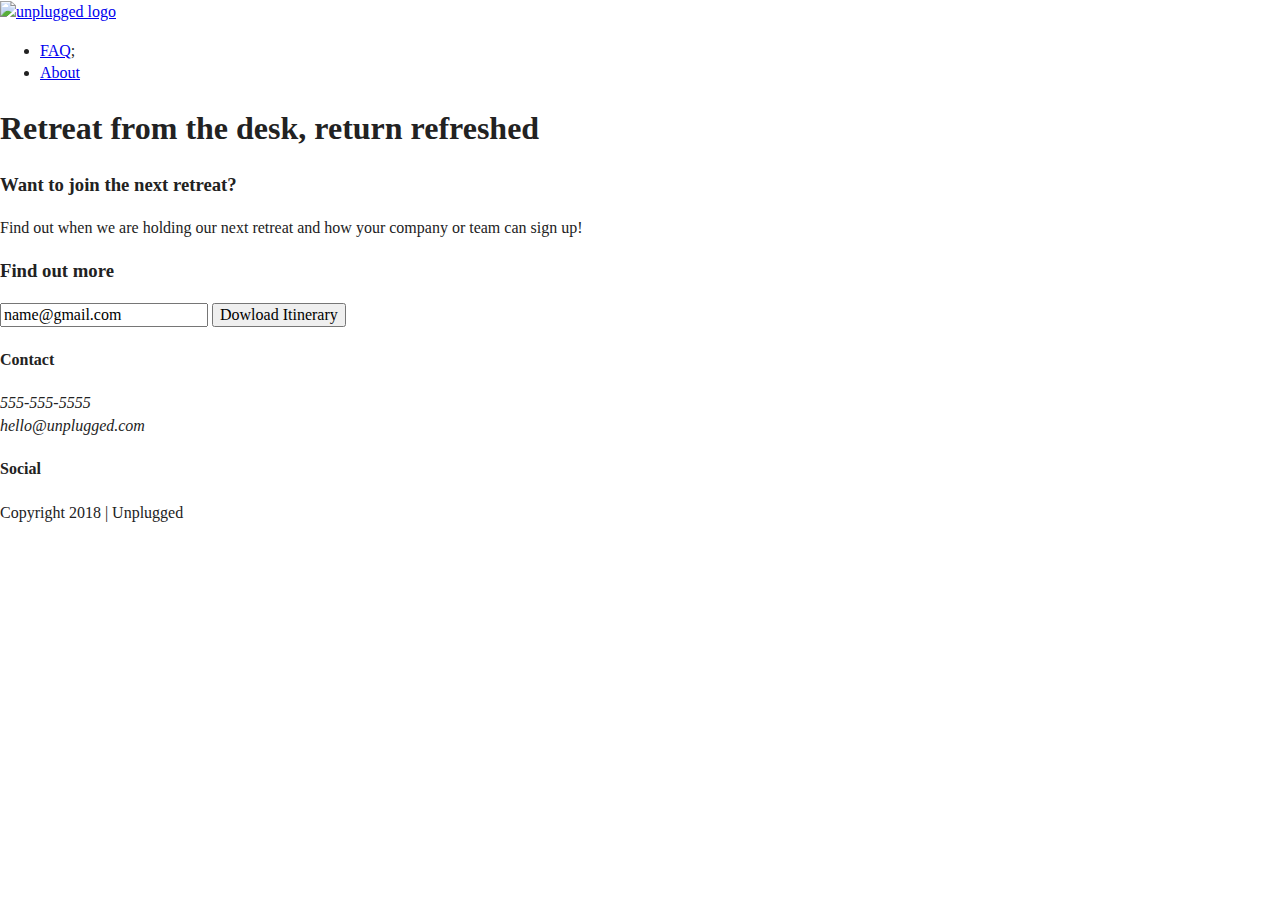
==== index.html @ 0fc76e41 "Build skeleton" ====
<!doctype html>
<html class="no-js" lang="">

<head>
  <meta charset="utf-8">
  <title>"unplugged project</title>
  <meta name="description" content="">
  <meta name="viewport" content="width=device-width, initial-scale=1">

  <meta property="og:title" content="">
  <meta property="og:type" content="">
  <meta property="og:url" content="">
  <meta property="og:image" content="">

  <link rel="manifest" href="site.webmanifest">
  <link rel="apple-touch-icon" href="icon.png">
  <!-- Place favicon.ico in the root directory -->

  <link rel="stylesheet" href="css/normalize.css">
  <link rel="stylesheet" href="css/main.css">

  <meta name="theme-color" content="#fafafa">
</head>

<body>

  <!-- Add your site or application content here -->
  
  <header>
    <div class="content-wrapper">
      <a href="#"> 
        <img src="" alt="unplugged logo"> 
      </a>
        <div class="header-divider"> </div>
        <nav>
          <ul>
            <li> <a href="faq/index.html" target="_blank" rel="noopener">FAQ</a>;</li>
            <li> <a href="about/index.html" target="_blank" rel="noopener">About</a></li>
          </ul>
        </nav>
    </div>
  </header>

  <main>
    <section class="hero-area">
      <div class="content-wrapper">
        <h1>Retreat from the desk, return refreshed</h1>
        </div>
        </section>

        <aside>
        <div class="content-wrapper">
        <div class="form-description">
          <h3>Want to join the next retreat?</h3>
          <p>Find out when we are holding our next retreat and how your company or team can sign up!
          </p>
          </div>
          <div class="form">
            <h3>Find out more</h3>
            <input type="text" name="name" value="name@gmail.com">
            <input type="button" value="Dowload Itinerary">
          </div>
          </div>
          <!--aside content wrapper ends-->
        </aside>
  </main>
  <!--main wrapper-->

  <footer>
    <div class="content-wrapper">
      <div class="footer-content">
        <div class="contact">
          <h4>Contact</h4>
          <address>
            <p>
              555-555-5555<br>
              hello@unplugged.com
            </p>
          </address>
        </div>
        <div class="social">
          <h4>Social</h4>
          <div class="social-icons"></div>
            <p> 
              <a href="https://www.facebook.com/Skillcrush" target="_blank" rel="noopener"></a></p>
              <a href="https://www.twitter.com/Skillcrush" target="_blank" rel="noopener"></a></p>
              <a href="https://www.instagram.com/Skillcrush" target="_blank" rel="noopener"></a>
            </p>
          </div>
        </div>
      </div>
    </div> 
    <!--footer content ends-->
  </div>
  <!--footer content-wrapper ends-->
  <div class="copyright">
    <p>Copyright 2018 | Unplugged</p>
  </div>
  </footer>

  <script src="js/vendor/modernizr-3.11.2.min.js"></script>
  <script src="js/plugins.js"></script>
  <script src="js/main.js"></script>

  <!-- Google Analytics: change UA-XXXXX-Y to be your site's ID. -->
  <script>
    window.ga = function () { ga.q.push(arguments) }; ga.q = []; ga.l = +new Date;
    ga('create', 'UA-XXXXX-Y', 'auto'); ga('set', 'anonymizeIp', true); ga('set', 'transport', 'beacon'); ga('send', 'pageview')
  </script>
  <script src="https://www.google-analytics.com/analytics.js" async></script>
</body>

</html>
---- css/main.css ----
/*! HTML5 Boilerplate v8.0.0 | MIT License | https://html5boilerplate.com/ */

/* main.css 2.1.0 | MIT License | https://github.com/h5bp/main.css#readme */
/*
 * What follows is the result of much research on cross-browser styling.
 * Credit left inline and big thanks to Nicolas Gallagher, Jonathan Neal,
 * Kroc Camen, and the H5BP dev community and team.
 */

/* ==========================================================================
   Base styles: opinionated defaults
   ========================================================================== */

html {
  color: #222;
  font-size: 1em;
  line-height: 1.4;
}

/*
 * Remove text-shadow in selection highlight:
 * https://twitter.com/miketaylr/status/12228805301
 *
 * Vendor-prefixed and regular ::selection selectors cannot be combined:
 * https://stackoverflow.com/a/16982510/7133471
 *
 * Customize the background color to match your design.
 */

::-moz-selection {
  background: #b3d4fc;
  text-shadow: none;
}

::selection {
  background: #b3d4fc;
  text-shadow: none;
}

/*
 * A better looking default horizontal rule
 */

hr {
  display: block;
  height: 1px;
  border: 0;
  border-top: 1px solid #ccc;
  margin: 1em 0;
  padding: 0;
}

/*
 * Remove the gap between audio, canvas, iframes,
 * images, videos and the bottom of their containers:
 * https://github.com/h5bp/html5-boilerplate/issues/440
 */

audio,
canvas,
iframe,
img,
svg,
video {
  vertical-align: middle;
}

/*
 * Remove default fieldset styles.
 */

fieldset {
  border: 0;
  margin: 0;
  padding: 0;
}

/*
 * Allow only vertical resizing of textareas.
 */

textarea {
  resize: vertical;
}

/* ==========================================================================
   Author's custom styles
   ========================================================================== */

/* ==========================================================================
   Helper classes
   ========================================================================== */

/*
 * Hide visually and from screen readers
 */

.hidden,
[hidden] {
  display: none !important;
}

/*
 * Hide only visually, but have it available for screen readers:
 * https://snook.ca/archives/html_and_css/hiding-content-for-accessibility
 *
 * 1. For long content, line feeds are not interpreted as spaces and small width
 *    causes content to wrap 1 word per line:
 *    https://medium.com/@jessebeach/beware-smushed-off-screen-accessible-text-5952a4c2cbfe
 */

.sr-only {
  border: 0;
  clip: rect(0, 0, 0, 0);
  height: 1px;
  margin: -1px;
  overflow: hidden;
  padding: 0;
  position: absolute;
  white-space: nowrap;
  width: 1px;
  /* 1 */
}

/*
 * Extends the .sr-only class to allow the element
 * to be focusable when navigated to via the keyboard:
 * https://www.drupal.org/node/897638
 */

.sr-only.focusable:active,
.sr-only.focusable:focus {
  clip: auto;
  height: auto;
  margin: 0;
  overflow: visible;
  position: static;
  white-space: inherit;
  width: auto;
}

/*
 * Hide visually and from screen readers, but maintain layout
 */

.invisible {
  visibility: hidden;
}

/*
 * Clearfix: contain floats
 *
 * For modern browsers
 * 1. The space content is one way to avoid an Opera bug when the
 *    `contenteditable` attribute is included anywhere else in the document.
 *    Otherwise it causes space to appear at the top and bottom of elements
 *    that receive the `clearfix` class.
 * 2. The use of `table` rather than `block` is only necessary if using
 *    `:before` to contain the top-margins of child elements.
 */

.clearfix::before,
.clearfix::after {
  content: " ";
  display: table;
}

.clearfix::after {
  clear: both;
}

/* ==========================================================================
   EXAMPLE Media Queries for Responsive Design.
   These examples override the primary ('mobile first') styles.
   Modify as content requires.
   ========================================================================== */

@media only screen and (min-width: 35em) {
  /* Style adjustments for viewports that meet the condition */
}

@media print,
  (-webkit-min-device-pixel-ratio: 1.25),
  (min-resolution: 1.25dppx),
  (min-resolution: 120dpi) {
  /* Style adjustments for high resolution devices */
}

/* ==========================================================================
   Print styles.
   Inlined to avoid the additional HTTP request:
   https://www.phpied.com/delay-loading-your-print-css/
   ========================================================================== */

@media print {
  *,
  *::before,
  *::after {
    background: #fff !important;
    color: #000 !important;
    /* Black prints faster */
    box-shadow: none !important;
    text-shadow: none !important;
  }

  a,
  a:visited {
    text-decoration: underline;
  }

  a[href]::after {
    content: " (" attr(href) ")";
  }

  abbr[title]::after {
    content: " (" attr(title) ")";
  }

  /*
   * Don't show links that are fragment identifiers,
   * or use the `javascript:` pseudo protocol
   */
  a[href^="#"]::after,
  a[href^="javascript:"]::after {
    content: "";
  }

  pre {
    white-space: pre-wrap !important;
  }

  pre,
  blockquote {
    border: 1px solid #999;
    page-break-inside: avoid;
  }

  /*
   * Printing Tables:
   * https://web.archive.org/web/20180815150934/http://css-discuss.incutio.com/wiki/Printing_Tables
   */
  thead {
    display: table-header-group;
  }

  tr,
  img {
    page-break-inside: avoid;
  }

  p,
  h2,
  h3 {
    orphans: 3;
    widows: 3;
  }

  h2,
  h3 {
    page-break-after: avoid;
  }
}
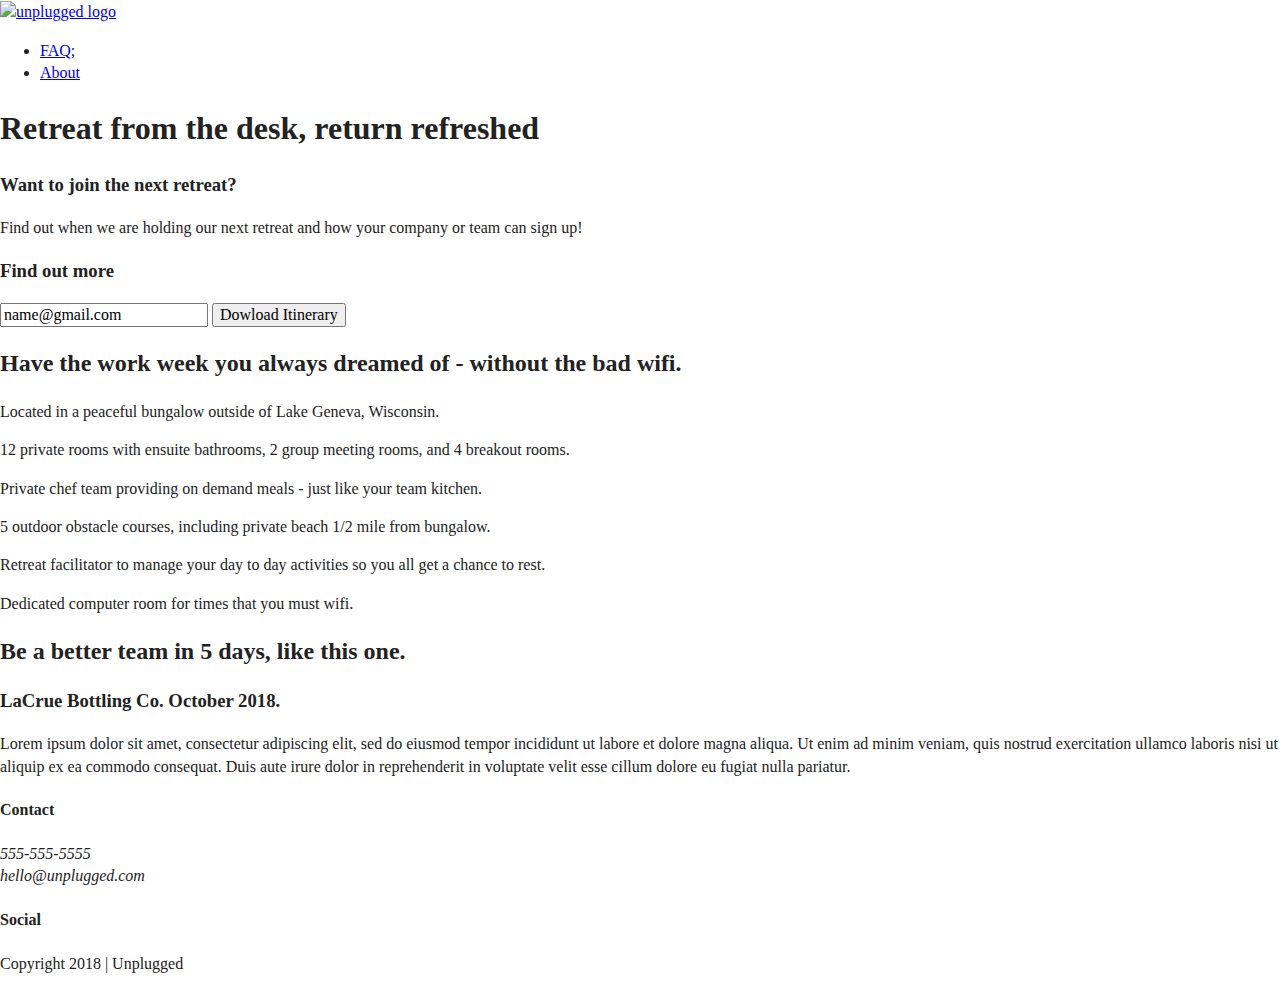
==== commit 30b73a88: "Added features sections and content" ====
--- a/index.html
+++ b/index.html
@@ -25,19 +25,19 @@
 <body>
 
   <!-- Add your site or application content here -->
-  
+
   <header>
     <div class="content-wrapper">
-      <a href="#"> 
-        <img src="" alt="unplugged logo"> 
+      <a href="#">
+        <img src="" alt="unplugged logo">
       </a>
-        <div class="header-divider"> </div>
-        <nav>
-          <ul>
-            <li> <a href="faq/index.html" target="_blank" rel="noopener">FAQ</a>;</li>
-            <li> <a href="about/index.html" target="_blank" rel="noopener">About</a></li>
-          </ul>
-        </nav>
+      <div class="header-divider"> </div>
+      <nav>
+        <ul>
+          <li> <a href="faq/index.html" target="_blank" rel="noopener">FAQ</a>;</li>
+          <li> <a href="about/index.html" target="_blank" rel="noopener">About</a></li>
+        </ul>
+      </nav>
     </div>
   </header>
 
@@ -45,24 +45,88 @@
     <section class="hero-area">
       <div class="content-wrapper">
         <h1>Retreat from the desk, return refreshed</h1>
-        </div>
-        </section>
+      </div>
+    </section>
 
-        <aside>
-        <div class="content-wrapper">
+    <aside>
+      <div class="content-wrapper">
         <div class="form-description">
           <h3>Want to join the next retreat?</h3>
           <p>Find out when we are holding our next retreat and how your company or team can sign up!
           </p>
+        </div>
+        <div class="form">
+          <h3>Find out more</h3>
+          <input type="text" name="name" value="name@gmail.com">
+          <input type="button" value="Dowload Itinerary">
+        </div>
+      </div>
+      <!--aside content wrapper ends-->
+    </aside>
+
+    <section class="features">
+      <div class="content-wrapper">
+        <h2>Have the work week you always dreamed of - without the bad wifi.</h2>
+        <div class="features-items">
+          <article>
+            <p class="fontawesome-icon">
+            </p>
+            <p class="features-item-descriptions">
+              Located in a peaceful bungalow outside of Lake Geneva, Wisconsin.
+            </p>
+          </article>
+          <article>
+            <p class="fontawesome-icon">
+            </p>
+            <p class="features-item-description">
+              12 private rooms with ensuite bathrooms, 2 group meeting rooms, and 4 breakout rooms.
+            </p>
+          </article>
+          <article>
+            <p class="fontawesome-icon">
+            </p>
+            <p class="features-item-descriptions">
+              Private chef team providing on demand meals - just like your team kitchen.
+            </p>
+          </article>
+          <article>
+            <p class="fontawesome-icon">
+            </p>
+            <p class="features-item-descriptions">
+              5 outdoor obstacle courses, including private beach 1/2 mile from bungalow.
+            </p>
+          </article>
+          <article>
+            <p class="fontawesome-icon">
+            </p>
+            <p class="features-item-descriptions">
+              Retreat facilitator to manage your day to day activities so you all get a chance to rest.
+            </p>
+          </article>
+          <article>
+            <p class="fontawesome-icon">
+            </p>
+            <p class="features-items-descriptions">
+              Dedicated computer room for times that you must wifi.
+            </p>
+          </article>
+        </div>
+      </div>
+    </section>
+    <section class="reviews">
+      <div class="content-wrapper">
+        <h2>Be a better team in 5 days, like this one.</h2>
+        <article>
+          <div>
+            <h3>LaCrue Bottling Co. October 2018.</h3>
+            <p>
+              Lorem ipsum dolor sit amet, consectetur adipiscing elit, sed do eiusmod tempor incididunt ut labore et dolore magna aliqua. Ut enim ad minim veniam, quis nostrud exercitation ullamco laboris nisi ut aliquip ex ea commodo consequat. Duis aute irure dolor in reprehenderit in voluptate velit esse cillum dolore eu fugiat nulla pariatur. 
+            </p>
           </div>
-          <div class="form">
-            <h3>Find out more</h3>
-            <input type="text" name="name" value="name@gmail.com">
-            <input type="button" value="Dowload Itinerary">
-          </div>
-          </div>
-          <!--aside content wrapper ends-->
-        </aside>
+        </article>
+      </div>
+    </section>
+    
   </main>
   <!--main wrapper-->
 
@@ -81,21 +145,22 @@
         <div class="social">
           <h4>Social</h4>
           <div class="social-icons"></div>
-            <p> 
-              <a href="https://www.facebook.com/Skillcrush" target="_blank" rel="noopener"></a></p>
-              <a href="https://www.twitter.com/Skillcrush" target="_blank" rel="noopener"></a></p>
-              <a href="https://www.instagram.com/Skillcrush" target="_blank" rel="noopener"></a>
-            </p>
-          </div>
+          <p>
+            <a href="https://www.facebook.com/Skillcrush" target="_blank" rel="noopener"></a>
+          </p>
+          <a href="https://www.twitter.com/Skillcrush" target="_blank" rel="noopener"></a></p>
+          <a href="https://www.instagram.com/Skillcrush" target="_blank" rel="noopener"></a>
+          </p>
         </div>
       </div>
-    </div> 
+    </div>
+    </div>
     <!--footer content ends-->
-  </div>
-  <!--footer content-wrapper ends-->
-  <div class="copyright">
-    <p>Copyright 2018 | Unplugged</p>
-  </div>
+    </div>
+    <!--footer content-wrapper ends-->
+    <div class="copyright">
+      <p>Copyright 2018 | Unplugged</p>
+    </div>
   </footer>
 
   <script src="js/vendor/modernizr-3.11.2.min.js"></script>
@@ -110,4 +175,4 @@
   <script src="https://www.google-analytics.com/analytics.js" async></script>
 </body>
 
-</html>
+</html>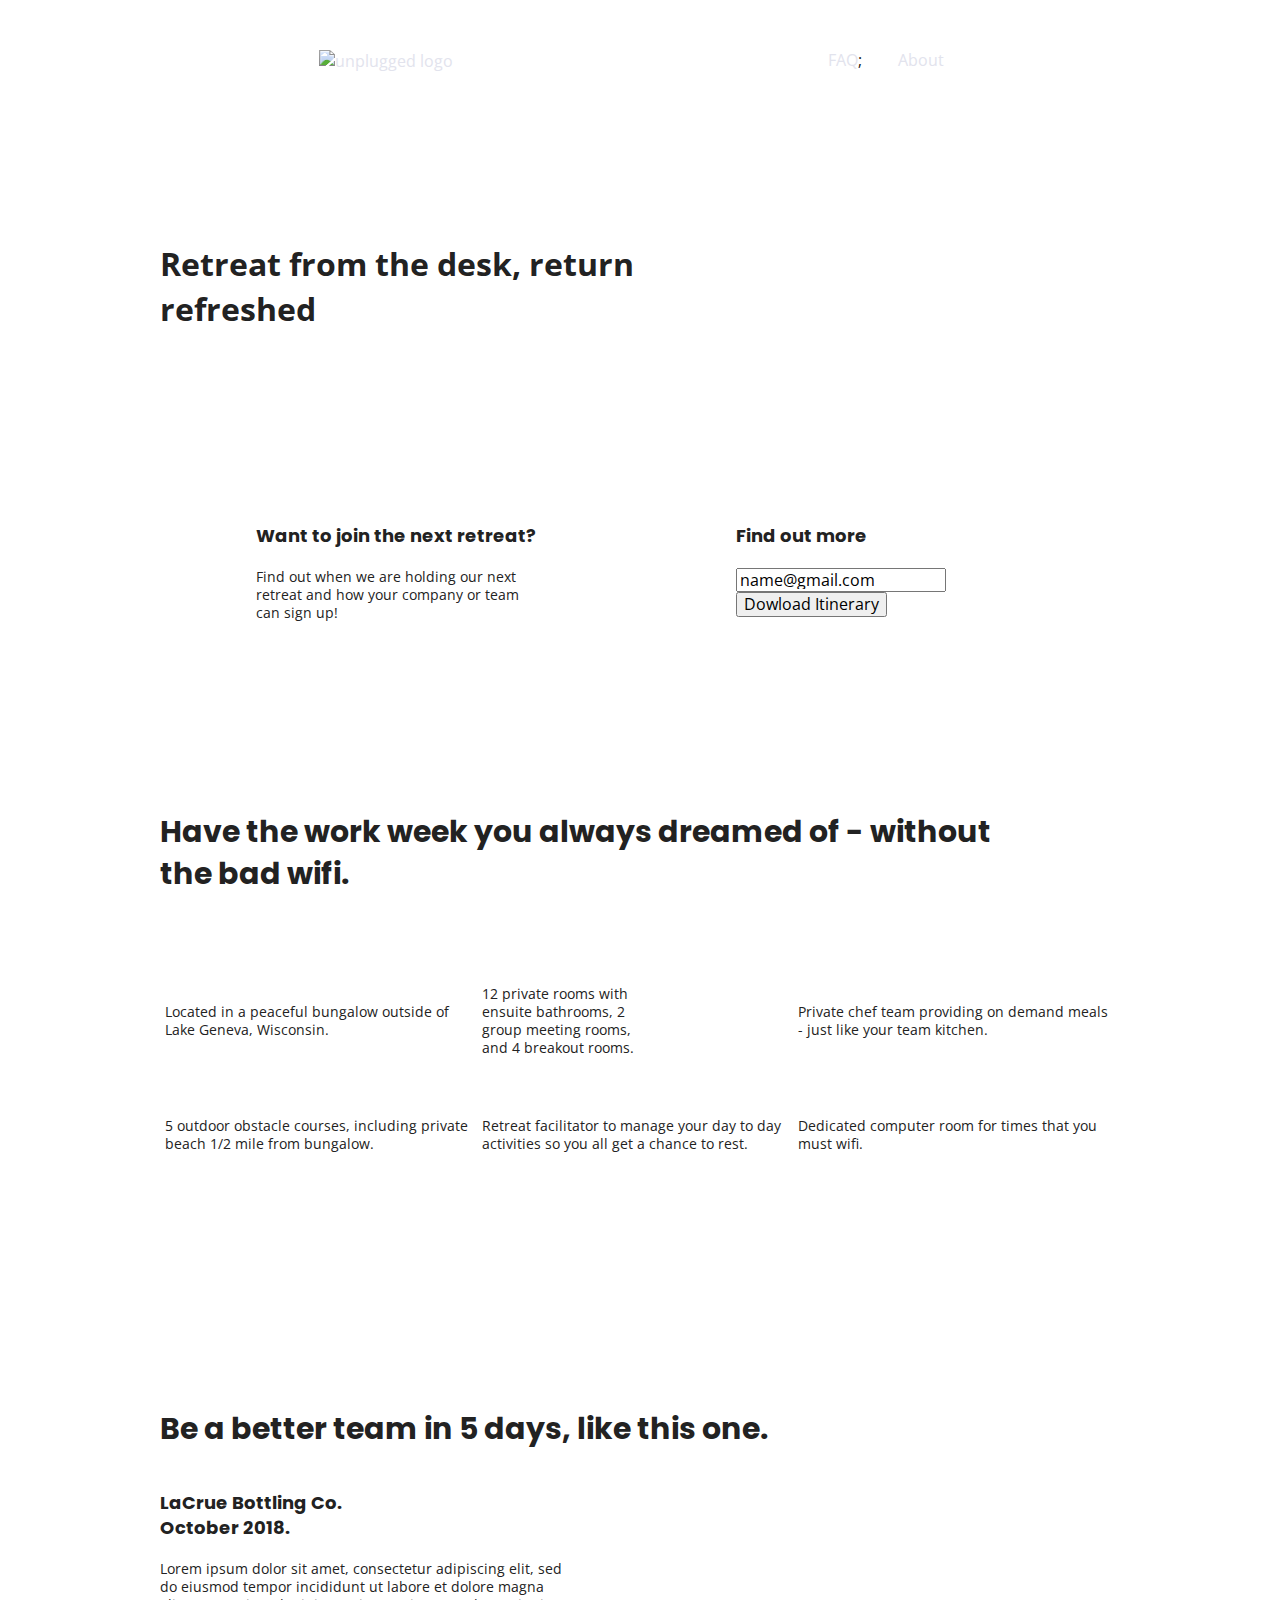
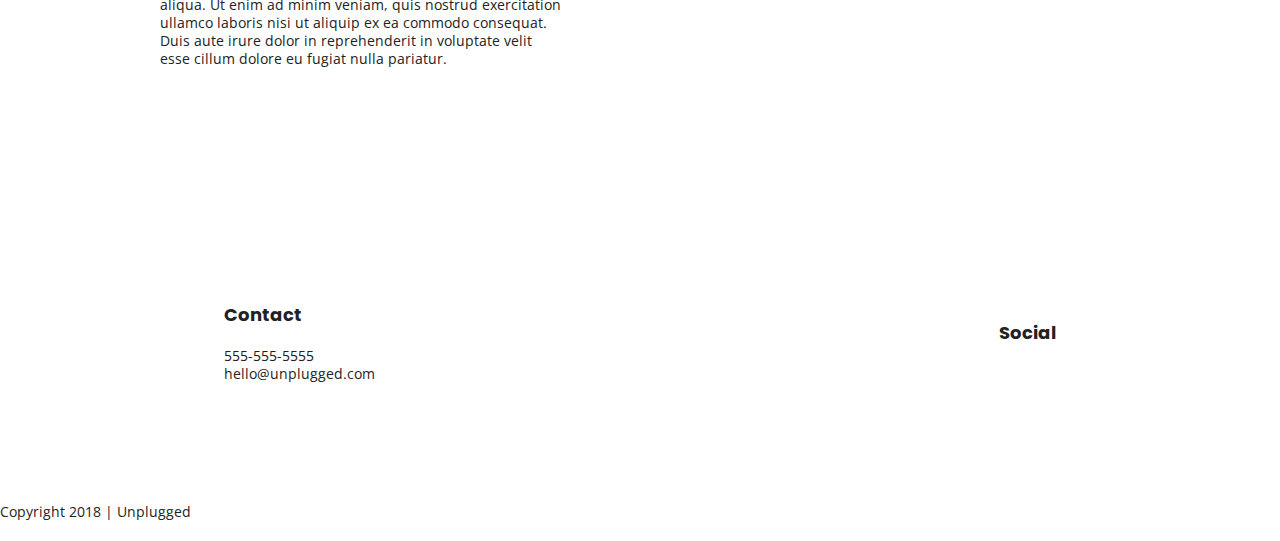
==== commit 8d4e8a53: "Text styles" ====
--- a/index.html
+++ b/index.html
@@ -15,11 +15,10 @@
   <link rel="manifest" href="site.webmanifest">
   <link rel="apple-touch-icon" href="icon.png">
   <!-- Place favicon.ico in the root directory -->
-
+  <!-- Google Fonts -->
+  <link href="https://fonts.googleapis.com/css?family=Open+Sans:400,700|Poppins:500,700" rel="stylesheet">
   <link rel="stylesheet" href="css/normalize.css">
   <link rel="stylesheet" href="css/main.css">
-
-  <meta name="theme-color" content="#fafafa">
 </head>
 
 <body>
@@ -120,13 +119,16 @@
           <div>
             <h3>LaCrue Bottling Co. October 2018.</h3>
             <p>
-              Lorem ipsum dolor sit amet, consectetur adipiscing elit, sed do eiusmod tempor incididunt ut labore et dolore magna aliqua. Ut enim ad minim veniam, quis nostrud exercitation ullamco laboris nisi ut aliquip ex ea commodo consequat. Duis aute irure dolor in reprehenderit in voluptate velit esse cillum dolore eu fugiat nulla pariatur. 
+              Lorem ipsum dolor sit amet, consectetur adipiscing elit, sed do eiusmod tempor incididunt ut labore et
+              dolore magna aliqua. Ut enim ad minim veniam, quis nostrud exercitation ullamco laboris nisi ut aliquip ex
+              ea commodo consequat. Duis aute irure dolor in reprehenderit in voluptate velit esse cillum dolore eu
+              fugiat nulla pariatur.
             </p>
           </div>
         </article>
       </div>
     </section>
-    
+
   </main>
   <!--main wrapper-->
 
@@ -148,8 +150,11 @@
           <p>
             <a href="https://www.facebook.com/Skillcrush" target="_blank" rel="noopener"></a>
           </p>
-          <a href="https://www.twitter.com/Skillcrush" target="_blank" rel="noopener"></a></p>
-          <a href="https://www.instagram.com/Skillcrush" target="_blank" rel="noopener"></a>
+          <p>
+            <a href="https://www.twitter.com/Skillcrush" target="_blank" rel="noopener"></a>
+          </p>
+          <p>
+            <a href="https://www.instagram.com/Skillcrush" target="_blank" rel="noopener"></a>
           </p>
         </div>
       </div>
--- a/css/main.css
+++ b/css/main.css
@@ -86,7 +86,238 @@
 /* ==========================================================================
    Author's custom styles
    ========================================================================== */
-
+   /* General Styles */
+
+   html {
+    font-size: 16px;
+   }
+
+   body {
+    font-size: 1em;
+    font-family: 'Open Sans', sans-serif;
+    text-align: left;
+   }
+
+   ul,
+   ol {
+    list-style-type: none;
+   }
+
+   a {
+    color: #e2e3ed;
+    text-decoration: none;
+   }
+
+   h2 {
+    font-family: 'Poppins', sans-serif;
+    font-size: 1.875em;
+   }
+
+   h3,
+   h4 {
+    font-family: 'Poppins', sans-serif;
+    margin: 20px 0;
+    font-size: 1.125em;
+   }
+
+   p {
+    font-size: .875em;
+    line-height: 1.285;
+   }
+
+   address {
+    font-style: normal;
+   }
+
+   .content-wrapper {
+    width: 90%;
+    margin: 50px 0;
+   }
+
+                    /* Base Header - Footer Styles */
+
+  header,
+  footer {
+    display: flex;
+    justify-content: center;
+    align-items: center;
+    flex-flow: row wrap;
+  }
+
+  header {
+    padding: 15px 0;
+  }
+
+  header .content-wrapper {
+    display: flex;
+    justify-content: center;
+    align-items: center;
+    flex-flow: row wrap;
+    margin: 0;
+  }
+
+  .header-divider {
+    width: 100%;
+    height: 1px;
+    margin: 10px 0 20px 0;
+  }
+
+  header nav {
+    display: flex;
+    justify-content: space-around;
+    align-items: center;
+    flex-flow: row wrap;
+    width: 60%;
+  }
+
+  header nav ul {
+    display: flex;
+    justify-content: space-around;
+    width: 100%;
+  }
+
+  footer {
+    flex-direction: column;
+  }
+
+  footer p {
+    margin: 0;
+  }
+
+  footer .content-wrapper {
+    width: 55%;
+    margin: 50px 0;
+  }
+
+  footer .contact {
+    margin-bottom: 50px;
+  }
+
+  footer .social-icons {
+    display: flex;
+    justify-content: space-around;
+    align-items: center;
+  }
+
+  footer .social-icons p {
+    display: flex;
+    justify-content: center;
+    align-items: center;
+  }
+
+  footer .copyright {
+    margin: 20px 0;
+  }
+
+                          /* Mobile Styles - Homepage */
+/* Hero Area */
+
+.hero-area {
+display: flex;
+justify-content: center;
+flex-flow: row wrap;
+}
+
+/* Aside */
+
+aside {
+  display: flex;
+  justify-content: center;
+  align-items: center;
+  flex-flow: row wrap;
+}
+
+/* Features */
+
+.features {
+  display: flex;
+  justify-content: center;
+  flex-flow: row wrap;
+}
+
+.features h2 {
+  margin-bottom: 60px;
+}
+
+.features article {
+  width: 63%;
+  margin: 30px 0;
+}
+
+.features .features-items {
+  display: flex;
+  justify-content: center;
+  align-items: center;
+  flex-flow: row wrap;
+}
+
+.features p {
+  margin: 0;
+}
+
+/* Reviewa */
+.reviews {
+  display: flex;
+  justify-content: center;
+  flex-flow: row wrap;
+}
+
+.reviews h2 {
+  margin-bottom: 40px;
+}
+
+.reviews h3 {
+  width: 55%;
+  margin: 20px 0;
+}
+
+/* ==========================================================================
+   About Page
+   ========================================================================== */
+   .mission {
+    display: flex;
+    justify-content: center;
+    align-items: center;
+    flex-flow: row wrap;
+   }
+
+   .contact-section {
+    display: flex;
+    justify-content: center;
+    align-items: center;
+    flex-flow: row wrap;
+   }
+
+   .contact-content p {
+    margin: 0;
+   }
+
+/* ==========================================================================
+   FAQ Page
+   ========================================================================== */ 
+
+   .faq {
+    display: flex;
+    justify-content: center;
+    align-items: center;
+    flex-flow: row wrap;
+   }
+
+   .faq .content-wrapper {
+    margin: 50px 0 0 0;
+    display: flex;
+    justify-content: center;
+    align-items: center;
+    flex-flow: row wrap;
+   }
+
+   .faq h2 {
+    margin-bottom: 40px;
+   }
+
+   .faq-content {
+    margin-bottom: 50px;
+   }
 /* ==========================================================================
    Helper classes
    ========================================================================== */
@@ -175,9 +406,190 @@
    Modify as content requires.
    ========================================================================== */
 
-@media only screen and (min-width: 35em) {
-  /* Style adjustments for viewports that meet the condition */
-}
+@media only screen and (min-width: 768px) {
+  /* Tablet styles here */
+
+  /* General styles */
+  .content-wrapper {
+    max-width: 640px;
+    margin: 100px 0;
+  } 
+
+  /* Header */
+  header {
+    justify-content: space-around;
+    padding: 33px 0;
+  }
+
+  header .content-wrapper {
+    width: 100%;
+    justify-content: space-around;
+  }
+
+  header nav {
+    width: 20%;
+  }
+
+  header nav ul {
+    justify-content: space-around;
+  }
+
+  .header-divider {
+    display: none;
+  }
+
+  /* Hero Area */
+
+  /* Asider */
+  aside .content-wrapper {
+    margin: 50px 0;
+    display: flex;
+    justify-content: space-around;
+    flex-flow: row wrap;
+  }
+
+  aside .content-wrapper .form-description,
+  aside .content-wrapper .form {
+    width: 40%;
+    margin: 0;
+  }
+
+  /* Features */
+  .feature article {
+    display: flex;
+    justify-content: center;
+    align-items: center;
+    flex-flow: column wrap;
+    flex-basis: 50%;
+  }
+
+  .features .features-item-description {
+    width: 50%;
+  }
+
+  /* Reviews */
+  .review article {
+    display: flex;
+    justify-content: space-between;
+  }
+
+  .reviews article div {
+    width: 49%;
+  }
+
+  /* Footer */
+  footer .content-wrapper {
+    width: 65%;
+    margin: 100px 0;
+  }
+
+  .footer-content {
+    display: flex;
+    justify-content: space-between;
+    align-items: center;
+  }
+
+  footer .contact {
+    margin-bottom: 0;
+  }
+
+  footer .copyright {
+    width: 100%;
+  }
+
+/* ==========================================================================
+   About Page
+   ========================================================================== */
+   .mission-content {
+    display: flex;
+    justify-content: space-between;
+    align-items: center;
+    padding-top: 20px;
+   }
+
+   .mission-content p {
+    width: 45%;
+   }
+
+   .contact-section .content-wrapper h2 {
+    width: 80%;
+   }
+
+   .contact-content {
+    display: flex;
+    justify-content: space-between;
+    align-items: flex-start;
+   }
+
+   /* ==========================================================================
+   FAW Page
+   ========================================================================== */
+
+  
+   .faq .content-wrapper {
+    justify-content: space-between;
+   }
+
+   .faq-content {
+    flex-basis: 45%;
+   }
+
+   .faq h2 {
+    width: 100%;
+   }
+
+@media only screen and (min-width: 1200px) {
+  /*Desktop styles here */
+  .content-wrapper {
+    max-width: 960px;
+  }
+
+  /* Hero */
+  .hero-area h1 {
+    width: 60%;
+  }
+
+  /* Aside */
+  aside .content-wrapper {
+    justify-content: space-around;
+  }
+
+  aside .content-wrapper .form-description,
+  aside .content-wrapper .form {
+    width: 30%;
+  }
+
+  /* Features */
+  .features h2 {
+    width: 90%;
+  }
+
+  .features article {
+    flex-basis: 33%;
+  }
+
+  /* Reviewas */
+  .reviews article div {
+    width: 42%;
+  }
+}
+
+/* ==========================================================================
+   About Page
+   ========================================================================== */
+
+   .mission h2, 
+   .contact-section .content-wrapper h2 {
+    width: 95%;
+   }
+
+/* ==========================================================================
+   FAQ Page
+   ========================================================================== */
+.faq h2 {
+  width: 100%;
+}
+
 
 @media print,
   (-webkit-min-device-pixel-ratio: 1.25),
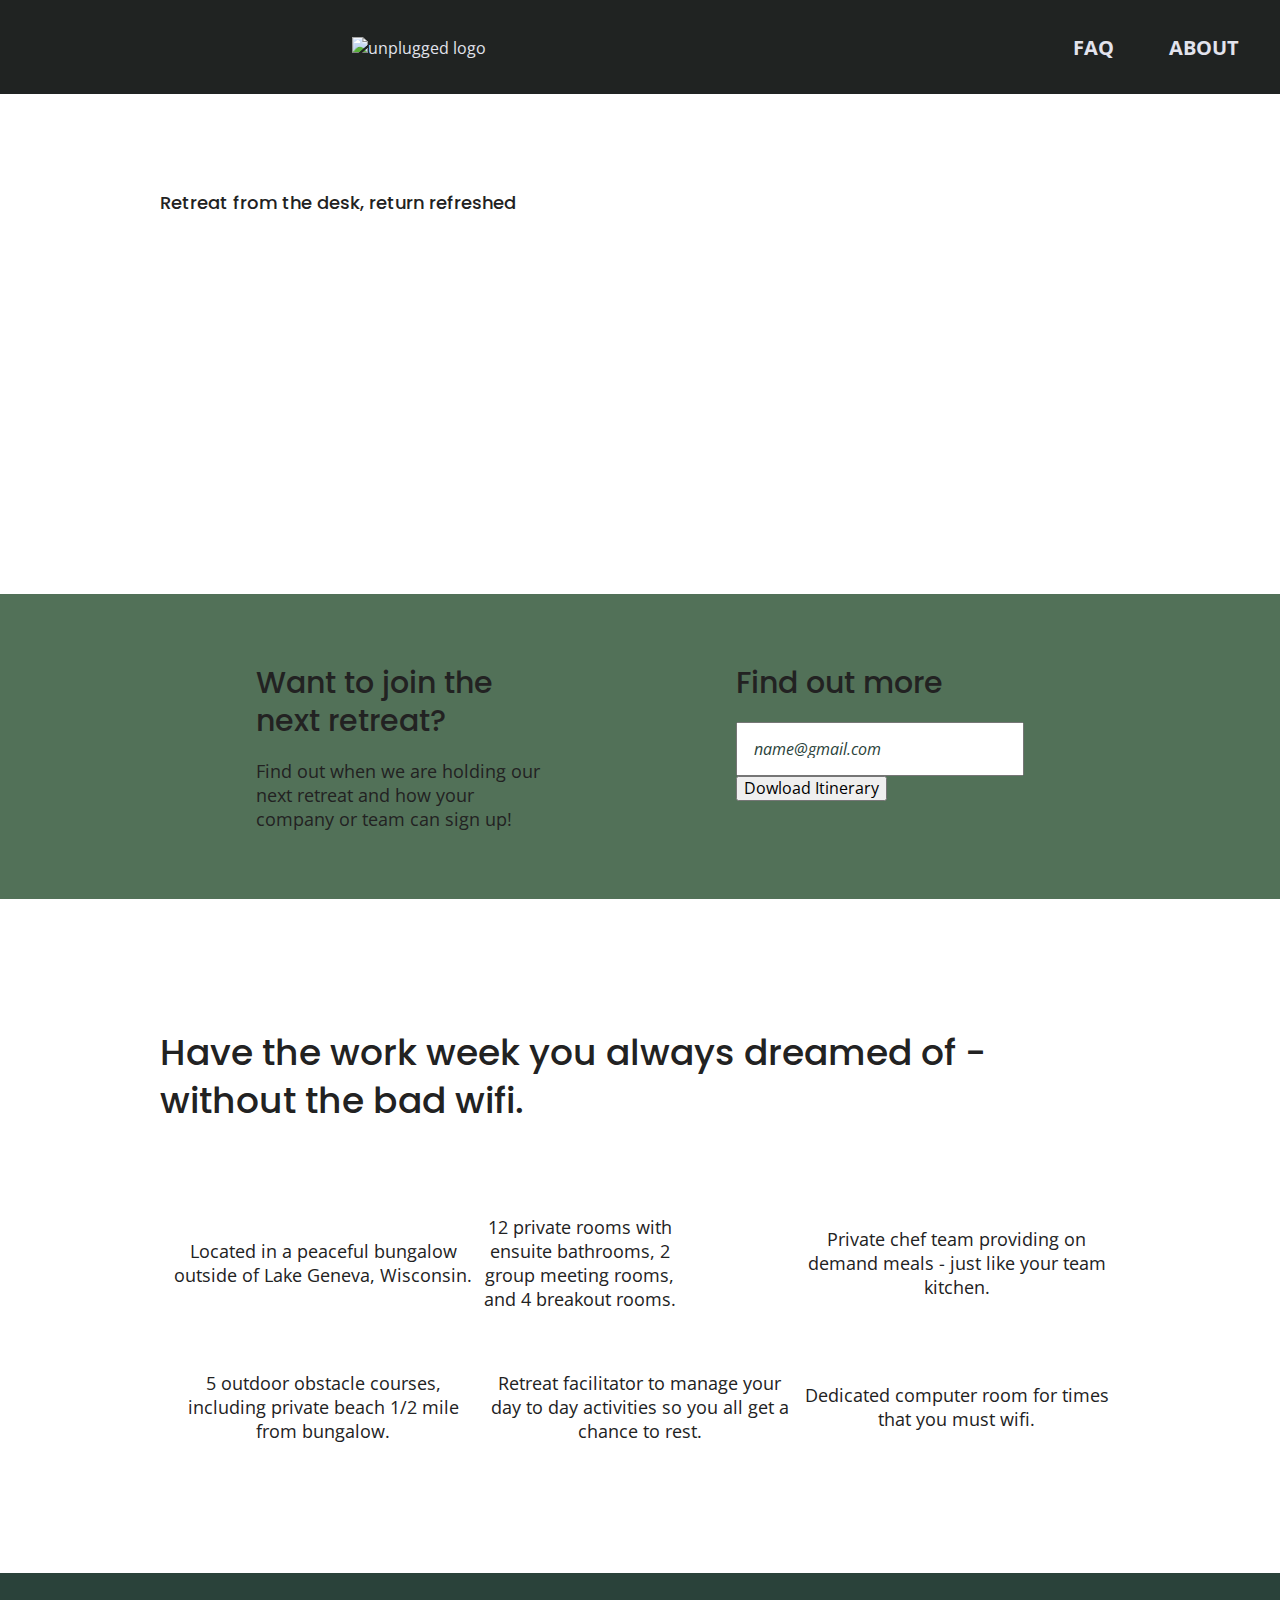
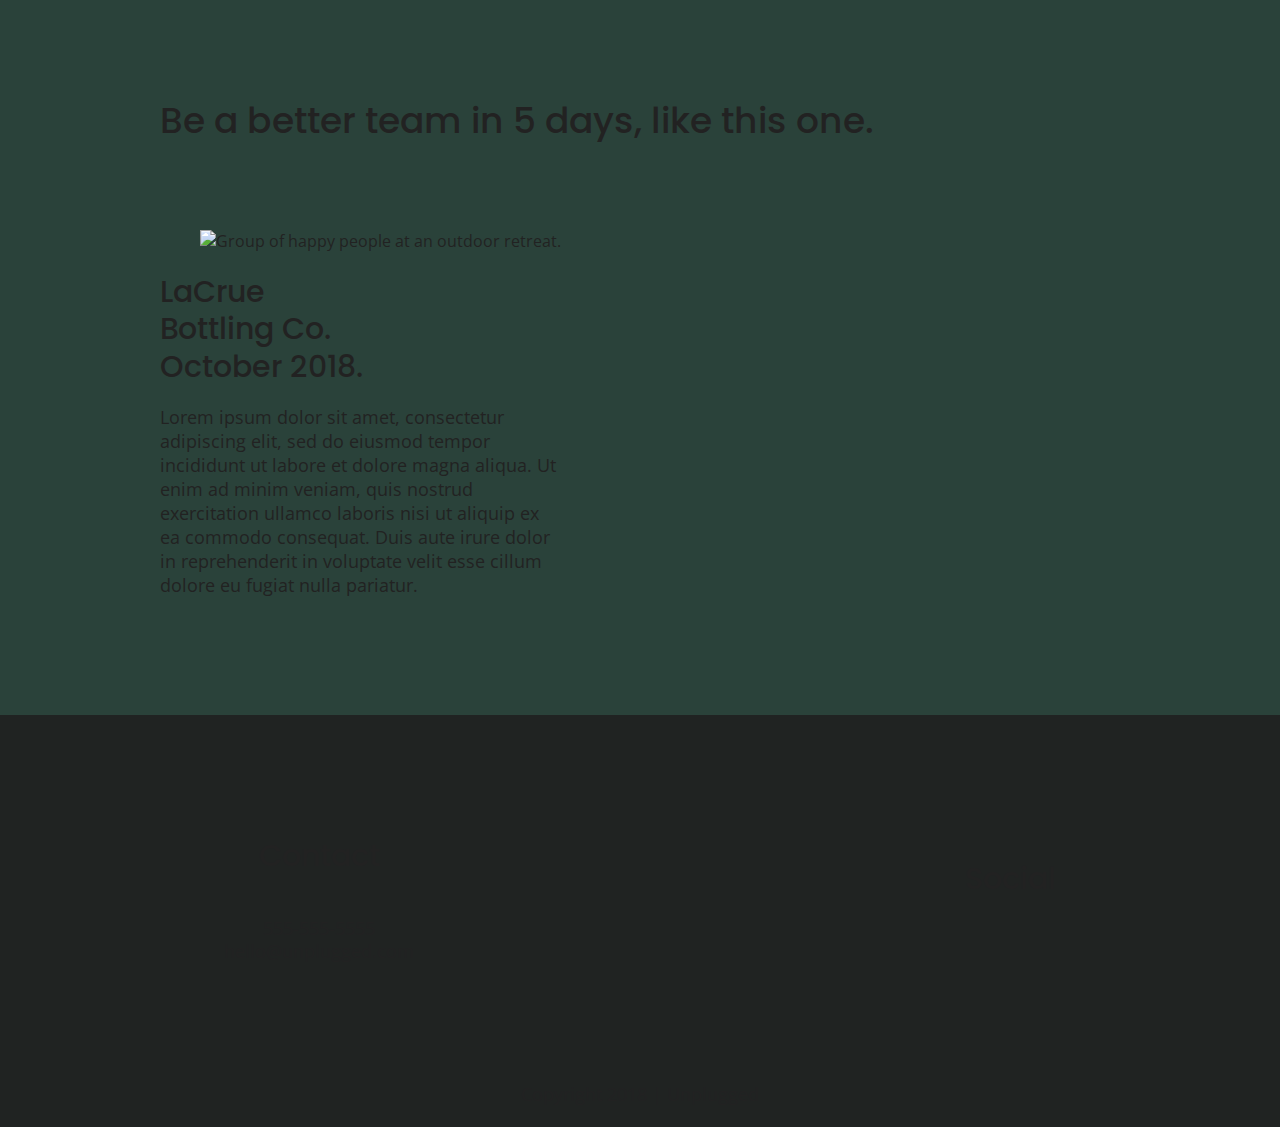
==== commit fa662e4c: "Background images added" ====
--- a/index.html
+++ b/index.html
@@ -27,9 +27,12 @@
 
   <header>
     <div class="content-wrapper">
+      <figure>
       <a href="#">
-        <img src="" alt="unplugged logo">
+        <img src="/Users/macbook/Desktop/Skillcrush/unplugged-design-docs/unpluggedlogo.png" alt="unplugged logo">
       </a>
+      </figure>
+      </div>
       <div class="header-divider"> </div>
       <nav>
         <ul>
@@ -116,6 +119,9 @@
       <div class="content-wrapper">
         <h2>Be a better team in 5 days, like this one.</h2>
         <article>
+          <figure>
+            <img src="/Users/macbook/Desktop/Skillcrush/unplugged-project/img/unplugged-retreat-lacrue.jpg" alt="Group of happy people at an outdoor retreat.">
+          </figure>
           <div>
             <h3>LaCrue Bottling Co. October 2018.</h3>
             <p>
--- a/css/main.css
+++ b/css/main.css
@@ -110,12 +110,14 @@
 
    h2 {
     font-family: 'Poppins', sans-serif;
+    font-weight: 500;
     font-size: 1.875em;
    }
 
    h3,
    h4 {
     font-family: 'Poppins', sans-serif;
+    font-weight: 500;
     margin: 20px 0;
     font-size: 1.125em;
    }
@@ -138,6 +140,7 @@
 
   header,
   footer {
+    background-color: #202322;
     display: flex;
     justify-content: center;
     align-items: center;
@@ -149,20 +152,24 @@
   }
 
   header .content-wrapper {
+    margin: 0;
     display: flex;
     justify-content: center;
     align-items: center;
     flex-flow: row wrap;
-    margin: 0;
   }
 
   .header-divider {
+    color: #3a3a3a;
     width: 100%;
     height: 1px;
     margin: 10px 0 20px 0;
   }
 
   header nav {
+    font-size: 1.125em;
+    font-weight: 700;
+    text-transform: uppercase;
     display: flex;
     justify-content: space-around;
     align-items: center;
@@ -176,7 +183,13 @@
     width: 100%;
   }
 
+  header nav ul li {
+    font-size: 1.125em;;
+
+  } 
+
   footer {
+    text-align: center;
     flex-direction: column;
   }
 
@@ -213,23 +226,64 @@
 /* Hero Area */
 
 .hero-area {
+background: url('/Users/macbook/Desktop/Skillcrush/unplugged-project/img/unplugged-retreat.jpg');
+background-size: cover;
+background-position: center;
+min-height: 500px;
 display: flex;
 justify-content: center;
 flex-flow: row wrap;
 }
 
+.hero-area h1 {
+  font-size: 2.25em;
+  font-family: 'Poppins', Helvetica, Arial, sans-serif;
+  font-weight: 500;
+  line-height: 1.2;
+}
+
 /* Aside */
 
 aside {
+  background-color: #527158;
   display: flex;
   justify-content: center;
   align-items: center;
   flex-flow: row wrap;
 }
 
+aside .form {
+  margin-top: 30px;
+}
+
+input[type=text] {
+  box-sizing: border-box;
+  width: 100%;
+  color: #2a423a;
+  font-style: italic;
+  padding: 1em;
+}
+
+input [type=button] {
+  width: 100%;
+  padding: 20px 0;
+  margin-top: 20px;
+  background-color: #2a423a;
+  font-family: 'Poppins', Helvetica, Arial, sans-serif;
+  font-weight: 500;
+  font-size: 1.125em;
+  color: #e2e3ed;
+  border: none;
+  text-align: center;
+  text-transform: uppercase;
+}
+
 /* Features */
 
 .features {
+  background: url('/Users/macbook/Desktop/Skillcrush/unplugged-project/img/unplugged-retreat-features.jpg');
+  background-size: cover;
+  background-position: center;
   display: flex;
   justify-content: center;
   flex-flow: row wrap;
@@ -252,11 +306,13 @@
 }
 
 .features p {
+  text-align: center;
   margin: 0;
 }
 
 /* Reviewa */
 .reviews {
+  background-color: #2a423a;
   display: flex;
   justify-content: center;
   flex-flow: row wrap;
@@ -264,6 +320,7 @@
 
 .reviews h2 {
   margin-bottom: 40px;
+  line-height: 1;
 }
 
 .reviews h3 {
@@ -276,12 +333,14 @@
    ========================================================================== */
    .mission {
     display: flex;
+    background-color: #527158;
     justify-content: center;
     align-items: center;
     flex-flow: row wrap;
    }
 
    .contact-section {
+    background-color: #2a423a;
     display: flex;
     justify-content: center;
     align-items: center;
@@ -297,6 +356,7 @@
    ========================================================================== */ 
 
    .faq {
+    background-color: #527158;
     display: flex;
     justify-content: center;
     align-items: center;
@@ -313,11 +373,17 @@
 
    .faq h2 {
     margin-bottom: 40px;
+    line-height: 1;
    }
 
    .faq-content {
     margin-bottom: 50px;
    }
+
+   .faq-content h4 {
+    line-height: 1.333;
+   }
+
 /* ==========================================================================
    Helper classes
    ========================================================================== */
@@ -415,6 +481,16 @@
     margin: 100px 0;
   } 
 
+  h2 {
+    font-size: 2.25em;
+    line-height: 1.333;
+  }
+
+  h3 {
+    font-size: 1.5em;
+    line-height: 1.25;
+  }
+
   /* Header */
   header {
     justify-content: space-around;
@@ -426,6 +502,10 @@
     justify-content: space-around;
   }
 
+  header figure {
+    width: 30%;
+  }
+
   header nav {
     width: 20%;
   }
@@ -439,6 +519,12 @@
   }
 
   /* Hero Area */
+
+  .hero-area h1 {
+    font-size: 3em;
+    line-height: 1;
+    margin: 0;
+  }
 
   /* Asider */
   aside .content-wrapper {
@@ -464,7 +550,7 @@
   }
 
   .features .features-item-description {
-    width: 50%;
+    width: 62%;
   }
 
   /* Reviews */
@@ -477,6 +563,11 @@
     width: 49%;
   }
 
+  .review h3 {
+    width: 75%;
+    margin: 0;
+  }
+  
   /* Footer */
   footer .content-wrapper {
     width: 65%;
@@ -487,12 +578,22 @@
     display: flex;
     justify-content: space-between;
     align-items: center;
+    flex-direction: row;
   }
 
   footer .contact {
     margin-bottom: 0;
   }
 
+  footer h4 {
+    font-size: 1.5em;
+    margin-bottom: 40px;
+  }
+
+  footer p {
+    line-height: 1.285;
+  }
+
   footer .copyright {
     width: 100%;
   }
@@ -521,11 +622,13 @@
     align-items: flex-start;
    }
 
+   .contact-content h4 {
+    font-size: 1.5em;
+   }
+
    /* ==========================================================================
    FAW Page
    ========================================================================== */
-
-  
    .faq .content-wrapper {
     justify-content: space-between;
    }
@@ -540,12 +643,31 @@
 
 @media only screen and (min-width: 1200px) {
   /*Desktop styles here */
+  header{
+    padding: 15px 0;
+  }
+
   .content-wrapper {
     max-width: 960px;
   }
 
+  h2 {
+    font-size: 2.25em;
+  }
+
+  h3,
+  h4 {
+    font-size: 1.875em;
+  }
+
+  p {
+    font-size: 1.125em;
+    line-height: 1.333;
+  }
+
   /* Hero */
   .hero-area h1 {
+    font-size: 1.125em;
     width: 60%;
   }
 
@@ -568,9 +690,18 @@
     flex-basis: 33%;
   }
 
-  /* Reviewas */
+  /* Reviews */
+
+  .reviews h2 {
+    padding-bottom: 50px;
+  }
+
   .reviews article div {
     width: 42%;
+  }
+
+  footer h4 {
+    font-size: 1.875em;
   }
 }
 
@@ -581,6 +712,11 @@
    .mission h2, 
    .contact-section .content-wrapper h2 {
     width: 95%;
+    font-size: 3em;
+   }
+
+   .contact-content h4 {
+    font-size: 1.875em;
    }
 
 /* ==========================================================================
@@ -588,8 +724,14 @@
    ========================================================================== */
 .faq h2 {
   width: 100%;
-}
-
+  font-size: 3em;
+}
+
+.faq h4,
+.faq p {
+  font-size: 1.125em;
+  line-height: 1;
+}
 
 @media print,
   (-webkit-min-device-pixel-ratio: 1.25),
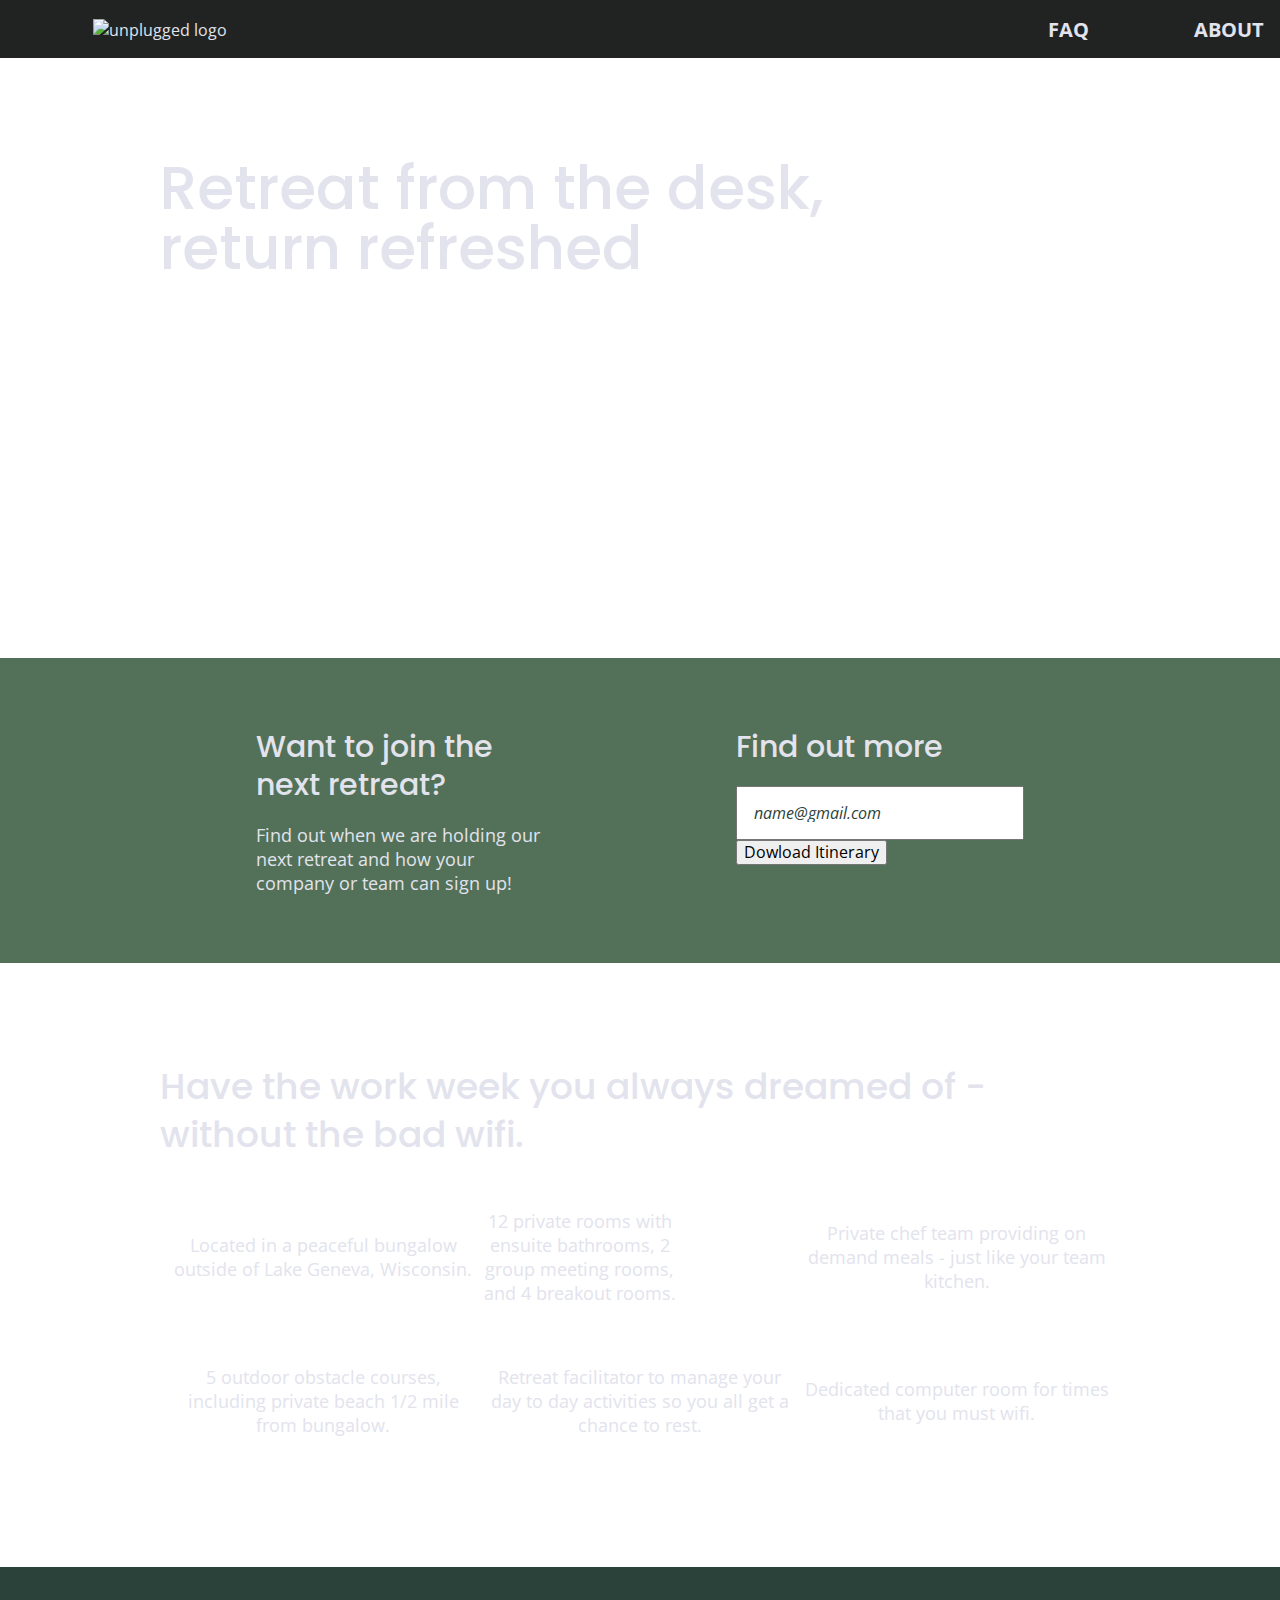
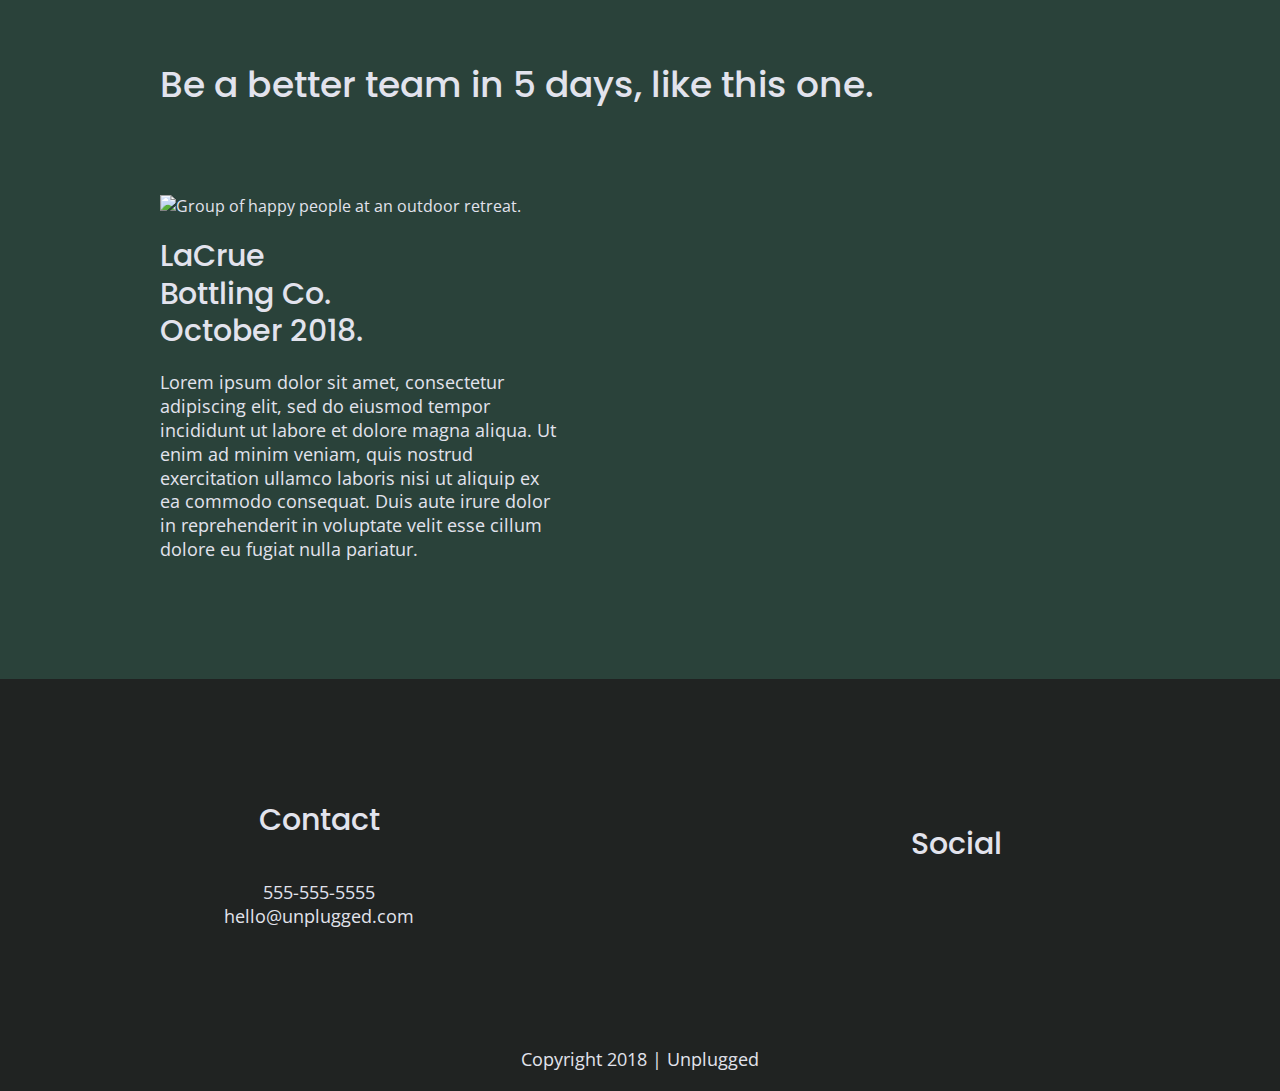
==== commit 9abf0754: "Polished up site" ====
--- a/index.html
+++ b/index.html
@@ -17,6 +17,9 @@
   <!-- Place favicon.ico in the root directory -->
   <!-- Google Fonts -->
   <link href="https://fonts.googleapis.com/css?family=Open+Sans:400,700|Poppins:500,700" rel="stylesheet">
+  <!-- FontAwesome CDN version 5.5 -->
+  <link rel="stylesheet" href="https://use.fontawesome.com/releases/v5.5.0/css/all.css"
+    integrity="sha384-B4dIYHKNBt8Bc12p+WXckhzcICo0wtJAoU8YZTY5qE0Id1GSseTk6S+L3BlXeVIU" crossorigin="anonymous">
   <link rel="stylesheet" href="css/normalize.css">
   <link rel="stylesheet" href="css/main.css">
 </head>
@@ -28,18 +31,18 @@
   <header>
     <div class="content-wrapper">
       <figure>
-      <a href="#">
-        <img src="/Users/macbook/Desktop/Skillcrush/unplugged-design-docs/unpluggedlogo.png" alt="unplugged logo">
-      </a>
+        <a href="#">
+          <img src="/Users/macbook/Desktop/Skillcrush/unplugged-design-docs/unpluggedlogo.png" alt="unplugged logo">
+        </a>
       </figure>
-      </div>
-      <div class="header-divider"> </div>
-      <nav>
-        <ul>
-          <li> <a href="faq/index.html" target="_blank" rel="noopener">FAQ</a>;</li>
-          <li> <a href="about/index.html" target="_blank" rel="noopener">About</a></li>
-        </ul>
-      </nav>
+    </div>
+    <div class="header-divider"></div>
+    <nav>
+      <ul>
+        <li> <a href="faq/index.html" target="_blank">FAQ</a></li>
+        <li> <a href="about/index.html" target="_blank">About</a></li>
+      </ul>
+    </nav>
     </div>
   </header>
 
@@ -54,7 +57,8 @@
       <div class="content-wrapper">
         <div class="form-description">
           <h3>Want to join the next retreat?</h3>
-          <p>Find out when we are holding our next retreat and how your company or team can sign up!
+          <p>
+            Find out when we are holding our next retreat and how your company or team can sign up!
           </p>
         </div>
         <div class="form">
@@ -72,6 +76,7 @@
         <div class="features-items">
           <article>
             <p class="fontawesome-icon">
+              <i class="fas fa-campground"></i>
             </p>
             <p class="features-item-descriptions">
               Located in a peaceful bungalow outside of Lake Geneva, Wisconsin.
@@ -79,6 +84,7 @@
           </article>
           <article>
             <p class="fontawesome-icon">
+              <i class="fas fa-bed"></i>
             </p>
             <p class="features-item-description">
               12 private rooms with ensuite bathrooms, 2 group meeting rooms, and 4 breakout rooms.
@@ -86,6 +92,7 @@
           </article>
           <article>
             <p class="fontawesome-icon">
+              <i class="fas fa-utensils"></i>
             </p>
             <p class="features-item-descriptions">
               Private chef team providing on demand meals - just like your team kitchen.
@@ -93,6 +100,7 @@
           </article>
           <article>
             <p class="fontawesome-icon">
+              <i class="fas fa-shoe-prints"></i>
             </p>
             <p class="features-item-descriptions">
               5 outdoor obstacle courses, including private beach 1/2 mile from bungalow.
@@ -100,6 +108,7 @@
           </article>
           <article>
             <p class="fontawesome-icon">
+              <i class="fas fa-smile"></i>
             </p>
             <p class="features-item-descriptions">
               Retreat facilitator to manage your day to day activities so you all get a chance to rest.
@@ -107,6 +116,7 @@
           </article>
           <article>
             <p class="fontawesome-icon">
+              <i class="fas fa-wifi"></i>
             </p>
             <p class="features-items-descriptions">
               Dedicated computer room for times that you must wifi.
@@ -120,7 +130,8 @@
         <h2>Be a better team in 5 days, like this one.</h2>
         <article>
           <figure>
-            <img src="/Users/macbook/Desktop/Skillcrush/unplugged-project/img/unplugged-retreat-lacrue.jpg" alt="Group of happy people at an outdoor retreat.">
+            <img src="/Users/macbook/Desktop/Skillcrush/unplugged-project/img/unplugged-retreat-lacrue.jpg"
+              alt="Group of happy people at an outdoor retreat.">
           </figure>
           <div>
             <h3>LaCrue Bottling Co. October 2018.</h3>
--- a/css/main.css
+++ b/css/main.css
@@ -86,153 +86,181 @@
 /* ==========================================================================
    Author's custom styles
    ========================================================================== */
-   /* General Styles */
-
-   html {
-    font-size: 16px;
-   }
-
-   body {
-    font-size: 1em;
-    font-family: 'Open Sans', sans-serif;
-    text-align: left;
-   }
-
-   ul,
-   ol {
-    list-style-type: none;
-   }
-
-   a {
-    color: #e2e3ed;
-    text-decoration: none;
-   }
-
-   h2 {
-    font-family: 'Poppins', sans-serif;
-    font-weight: 500;
-    font-size: 1.875em;
-   }
-
-   h3,
-   h4 {
-    font-family: 'Poppins', sans-serif;
-    font-weight: 500;
-    margin: 20px 0;
-    font-size: 1.125em;
-   }
-
-   p {
-    font-size: .875em;
-    line-height: 1.285;
-   }
-
-   address {
-    font-style: normal;
-   }
-
-   .content-wrapper {
-    width: 90%;
-    margin: 50px 0;
-   }
-
-                    /* Base Header - Footer Styles */
-
-  header,
-  footer {
-    background-color: #202322;
-    display: flex;
-    justify-content: center;
-    align-items: center;
-    flex-flow: row wrap;
-  }
-
-  header {
-    padding: 15px 0;
-  }
-
-  header .content-wrapper {
-    margin: 0;
-    display: flex;
-    justify-content: center;
-    align-items: center;
-    flex-flow: row wrap;
-  }
-
-  .header-divider {
-    color: #3a3a3a;
-    width: 100%;
-    height: 1px;
-    margin: 10px 0 20px 0;
-  }
-
-  header nav {
-    font-size: 1.125em;
-    font-weight: 700;
-    text-transform: uppercase;
-    display: flex;
-    justify-content: space-around;
-    align-items: center;
-    flex-flow: row wrap;
-    width: 60%;
-  }
-
-  header nav ul {
-    display: flex;
-    justify-content: space-around;
-    width: 100%;
-  }
-
-  header nav ul li {
-    font-size: 1.125em;;
-
-  } 
-
-  footer {
-    text-align: center;
-    flex-direction: column;
-  }
-
-  footer p {
-    margin: 0;
-  }
-
-  footer .content-wrapper {
-    width: 55%;
-    margin: 50px 0;
-  }
-
-  footer .contact {
-    margin-bottom: 50px;
-  }
-
-  footer .social-icons {
-    display: flex;
-    justify-content: space-around;
-    align-items: center;
-  }
-
-  footer .social-icons p {
-    display: flex;
-    justify-content: center;
-    align-items: center;
-  }
-
-  footer .copyright {
-    margin: 20px 0;
-  }
-
-                          /* Mobile Styles - Homepage */
+/* General Styles */
+
+html {
+  font-size: 16px;
+}
+
+body {
+  font-size: 1em;
+  font-family: 'Open Sans', sans-serif;
+  color: #e2e3ed;
+  text-align: left;
+}
+
+ul,
+ol {
+  list-style-type: none;
+  margin: 0;
+}
+
+a {
+  color: #e2e3ed;
+  text-decoration: none;
+}
+
+h2 {
+  font-family: 'Poppins', sans-serif;
+  font-weight: 500;
+  font-size: 1.875em;
+  margin: 0;
+}
+
+h3,
+h4 {
+  font-family: 'Poppins', sans-serif;
+  font-weight: 500;
+  margin: 20px 0;
+  font-size: 1.125em;
+}
+
+p {
+  font-size: .875em;
+  line-height: 1.285;
+}
+
+img {
+  width: 100%;
+}
+
+figure {
+  margin: 0;
+}
+
+address {
+  font-style: normal;
+}
+
+.content-wrapper {
+  width: 90%;
+  margin: 50px 0;
+}
+
+/* Base Header - Footer Styles */
+
+header,
+footer {
+  background-color: #202322;
+  display: flex;
+  justify-content: center;
+  align-items: center;
+  flex-flow: row wrap;
+}
+
+header {
+  padding: 15px 0;
+}
+
+header .content-wrapper {
+  margin: 0;
+  display: flex;
+  justify-content: center;
+  align-items: center;
+  flex-flow: row wrap;
+}
+
+header figure {
+  width: 60%;
+  display: flex;
+  justify-content: center;
+  align-items: center;
+  flex-flow: row wrap;
+}
+
+.header-divider {
+  color: #3a3a3a;
+  width: 100%;
+  height: 1px;
+  margin: 10px 0 20px 0;
+}
+
+header nav {
+  font-size: 1.125em;
+  font-weight: 700;
+  text-transform: uppercase;
+  display: flex;
+  justify-content: space-around;
+  align-items: center;
+  flex-flow: row wrap;
+  width: 60%;
+}
+
+header nav ul {
+  display: flex;
+  justify-content: space-around;
+  width: 100%;
+}
+
+header nav ul li {
+  font-size: 1.125em;
+  ;
+
+}
+
+footer {
+  text-align: center;
+  flex-direction: column;
+}
+
+footer p {
+  margin: 0;
+}
+
+footer .content-wrapper {
+  width: 55%;
+  margin: 50px 0;
+}
+
+footer .contact {
+  margin-bottom: 50px;
+}
+
+footer .social-icons {
+  display: flex;
+  justify-content: space-around;
+  align-items: center;
+}
+
+footer .social-icons p {
+  background-color: #527158;
+  border-radius: 50%;
+  width: 40px;
+  height: 40px;
+  display: flex;
+  justify-content: center;
+  align-items: center;
+}
+
+footer .social-icons p i {
+  font-size: 1.3125em;
+}
+
+footer .copyright {
+  margin: 20px 0;
+}
+
+/* Mobile Styles - Homepage */
 /* Hero Area */
 
 .hero-area {
-background: url('/Users/macbook/Desktop/Skillcrush/unplugged-project/img/unplugged-retreat.jpg');
-background-size: cover;
-background-position: center;
-min-height: 500px;
-display: flex;
-justify-content: center;
-flex-flow: row wrap;
+  background: url('/Users/macbook/Desktop/Skillcrush/unplugged-project/img/unplugged-retreat.jpg');
+  background-size: cover;
+  background-position: center;
+  min-height: 500px;
+  display: flex;
+  justify-content: center;
+  flex-flow: row wrap;
 }
 
 .hero-area h1 {
@@ -311,6 +339,7 @@
 }
 
 /* Reviewa */
+
 .reviews {
   background-color: #2a423a;
   display: flex;
@@ -331,58 +360,74 @@
 /* ==========================================================================
    About Page
    ========================================================================== */
-   .mission {
-    display: flex;
-    background-color: #527158;
-    justify-content: center;
-    align-items: center;
-    flex-flow: row wrap;
-   }
-
-   .contact-section {
-    background-color: #2a423a;
-    display: flex;
-    justify-content: center;
-    align-items: center;
-    flex-flow: row wrap;
-   }
-
-   .contact-content p {
-    margin: 0;
-   }
+.mission {
+  display: flex;
+  background-color: #527158;
+  justify-content: center;
+  align-items: center;
+  flex-flow: row wrap;
+}
+
+.map figure {
+  width: 100%;
+  height: 0;
+  padding-bottom: 125%;
+  overflow: hidden;
+  position: relative;
+}
+
+.map iframe {
+  width: 100%;
+  height: 100%;
+  position: absolute;
+  top: 0;
+  left: 0;
+}
+
+.contact-section {
+  background-color: #2a423a;
+  display: flex;
+  justify-content: center;
+  align-items: center;
+  flex-flow: row wrap;
+}
+
+.contact-content p {
+  margin: 0;
+}
 
 /* ==========================================================================
    FAQ Page
-   ========================================================================== */ 
-
-   .faq {
-    background-color: #527158;
-    display: flex;
-    justify-content: center;
-    align-items: center;
-    flex-flow: row wrap;
-   }
-
-   .faq .content-wrapper {
-    margin: 50px 0 0 0;
-    display: flex;
-    justify-content: center;
-    align-items: center;
-    flex-flow: row wrap;
-   }
-
-   .faq h2 {
-    margin-bottom: 40px;
-    line-height: 1;
-   }
-
-   .faq-content {
-    margin-bottom: 50px;
-   }
-
-   .faq-content h4 {
-    line-height: 1.333;
-   }
+   ========================================================================== */
+
+.faq {
+  background-color: #527158;
+  display: flex;
+  justify-content: center;
+  align-items: center;
+  flex-flow: row wrap;
+}
+
+.faq .content-wrapper {
+  margin: 50px 0 0 0;
+  display: flex;
+  justify-content: center;
+  align-items: center;
+  flex-flow: row wrap;
+}
+
+.faq h2 {
+  margin-bottom: 40px;
+  line-height: 1;
+}
+
+.faq-content {
+  margin-bottom: 50px;
+}
+
+.faq-content h4 {
+  line-height: 1.333;
+}
 
 /* ==========================================================================
    Helper classes
@@ -479,7 +524,7 @@
   .content-wrapper {
     max-width: 640px;
     margin: 100px 0;
-  } 
+  }
 
   h2 {
     font-size: 2.25em;
@@ -499,7 +544,7 @@
 
   header .content-wrapper {
     width: 100%;
-    justify-content: space-around;
+    justify-content: space-between;
   }
 
   header figure {
@@ -511,7 +556,7 @@
   }
 
   header nav ul {
-    justify-content: space-around;
+    justify-content: space-between;
   }
 
   .header-divider {
@@ -519,6 +564,10 @@
   }
 
   /* Hero Area */
+
+  .hero-area {
+    min-height: 600px;
+  }
 
   .hero-area h1 {
     font-size: 3em;
@@ -530,7 +579,7 @@
   aside .content-wrapper {
     margin: 50px 0;
     display: flex;
-    justify-content: space-around;
+    justify-content: space-between;
     flex-flow: row wrap;
   }
 
@@ -541,6 +590,11 @@
   }
 
   /* Features */
+
+  .features h2 {
+    margin-bottom: 20px;
+  }
+
   .feature article {
     display: flex;
     justify-content: center;
@@ -553,12 +607,21 @@
     width: 62%;
   }
 
+  .features i {
+    margin-bottom: 30px;
+  }
+
   /* Reviews */
   .review article {
     display: flex;
     justify-content: space-between;
   }
 
+  .reviews h2 {
+    width: 85%;
+  }
+
+  .reviews article figure,
   .reviews article div {
     width: 49%;
   }
@@ -567,7 +630,7 @@
     width: 75%;
     margin: 0;
   }
-  
+
   /* Footer */
   footer .content-wrapper {
     width: 65%;
@@ -594,56 +657,73 @@
     line-height: 1.285;
   }
 
+  footer .social-icons {
+    width: 12.5em;
+    justify-content: space-between;
+  }
+
   footer .copyright {
     width: 100%;
   }
 
-/* ==========================================================================
+  /* ==========================================================================
    About Page
    ========================================================================== */
-   .mission-content {
+  .mission-content {
     display: flex;
     justify-content: space-between;
     align-items: center;
     padding-top: 20px;
-   }
-
-   .mission-content p {
+  }
+
+  .mission-content p {
     width: 45%;
-   }
-
-   .contact-section .content-wrapper h2 {
+  }
+
+  .map figure {
+    padding-bottom: 45.5%;
+  }
+
+  .contact-section .content-wrapper h2 {
     width: 80%;
-   }
-
-   .contact-content {
+  }
+
+  .contact-content {
     display: flex;
     justify-content: space-between;
     align-items: flex-start;
-   }
-
-   .contact-content h4 {
+  }
+
+  .contact-content h4 {
     font-size: 1.5em;
-   }
-
-   /* ==========================================================================
+  }
+
+  /* ==========================================================================
    FAW Page
    ========================================================================== */
-   .faq .content-wrapper {
+  .faq .content-wrapper {
     justify-content: space-between;
-   }
-
-   .faq-content {
+  }
+
+  .faq-content {
     flex-basis: 45%;
-   }
-
-   .faq h2 {
+  }
+
+  .faq h2 {
     width: 100%;
-   }
+  }
+
+  .faq h4,
+  .faq p {
+    font-size: .875em;
+    line-height: 1.125;
+  }
+}
 
 @media only screen and (min-width: 1200px) {
   /*Desktop styles here */
-  header{
+  
+  header {
     padding: 15px 0;
   }
 
@@ -667,8 +747,8 @@
 
   /* Hero */
   .hero-area h1 {
-    font-size: 1.125em;
-    width: 60%;
+    font-size: 3.75em;
+    width: 80%;
   }
 
   /* Aside */
@@ -681,7 +761,12 @@
     width: 30%;
   }
 
+  .form-description p {
+    font-size: 1.125em;
+  }
+
   /* Features */
+
   .features h2 {
     width: 90%;
   }
@@ -703,50 +788,46 @@
   footer h4 {
     font-size: 1.875em;
   }
-}
-
-/* ==========================================================================
+
+  /* ==========================================================================
    About Page
    ========================================================================== */
-
-   .mission h2, 
-   .contact-section .content-wrapper h2 {
-    width: 95%;
+  .map figure {
+    padding-bottom: 37.5%;
+  }
+
+  .mission h2,
+  .contact-section .content-wrapper h2 {
+  width: 95%;
+  font-size: 3em;
+  }
+
+  .contact-content h4 {
+    font-size: 1.875em;
+  }
+
+  /* ==========================================================================
+   FAQ Page
+   ========================================================================== */
+  .faq h2 {
+    width: 100%;
     font-size: 3em;
-   }
-
-   .contact-content h4 {
-    font-size: 1.875em;
-   }
-
-/* ==========================================================================
-   FAQ Page
-   ========================================================================== */
-.faq h2 {
-  width: 100%;
-  font-size: 3em;
-}
-
-.faq h4,
-.faq p {
+  }
+
+  .faq h4,
+  .faq p {
   font-size: 1.125em;
   line-height: 1;
-}
-
-@media print,
-  (-webkit-min-device-pixel-ratio: 1.25),
-  (min-resolution: 1.25dppx),
-  (min-resolution: 120dpi) {
-  /* Style adjustments for high resolution devices */
-}
-
-/* ==========================================================================
+  }
+}
+
+  /* ==========================================================================
    Print styles.
    Inlined to avoid the additional HTTP request:
    https://www.phpied.com/delay-loading-your-print-css/
    ========================================================================== */
 
-@media print {
+  @media print {
   *,
   *::before,
   *::after {
@@ -813,5 +894,4 @@
   h3 {
     page-break-after: avoid;
   }
-}
-
+}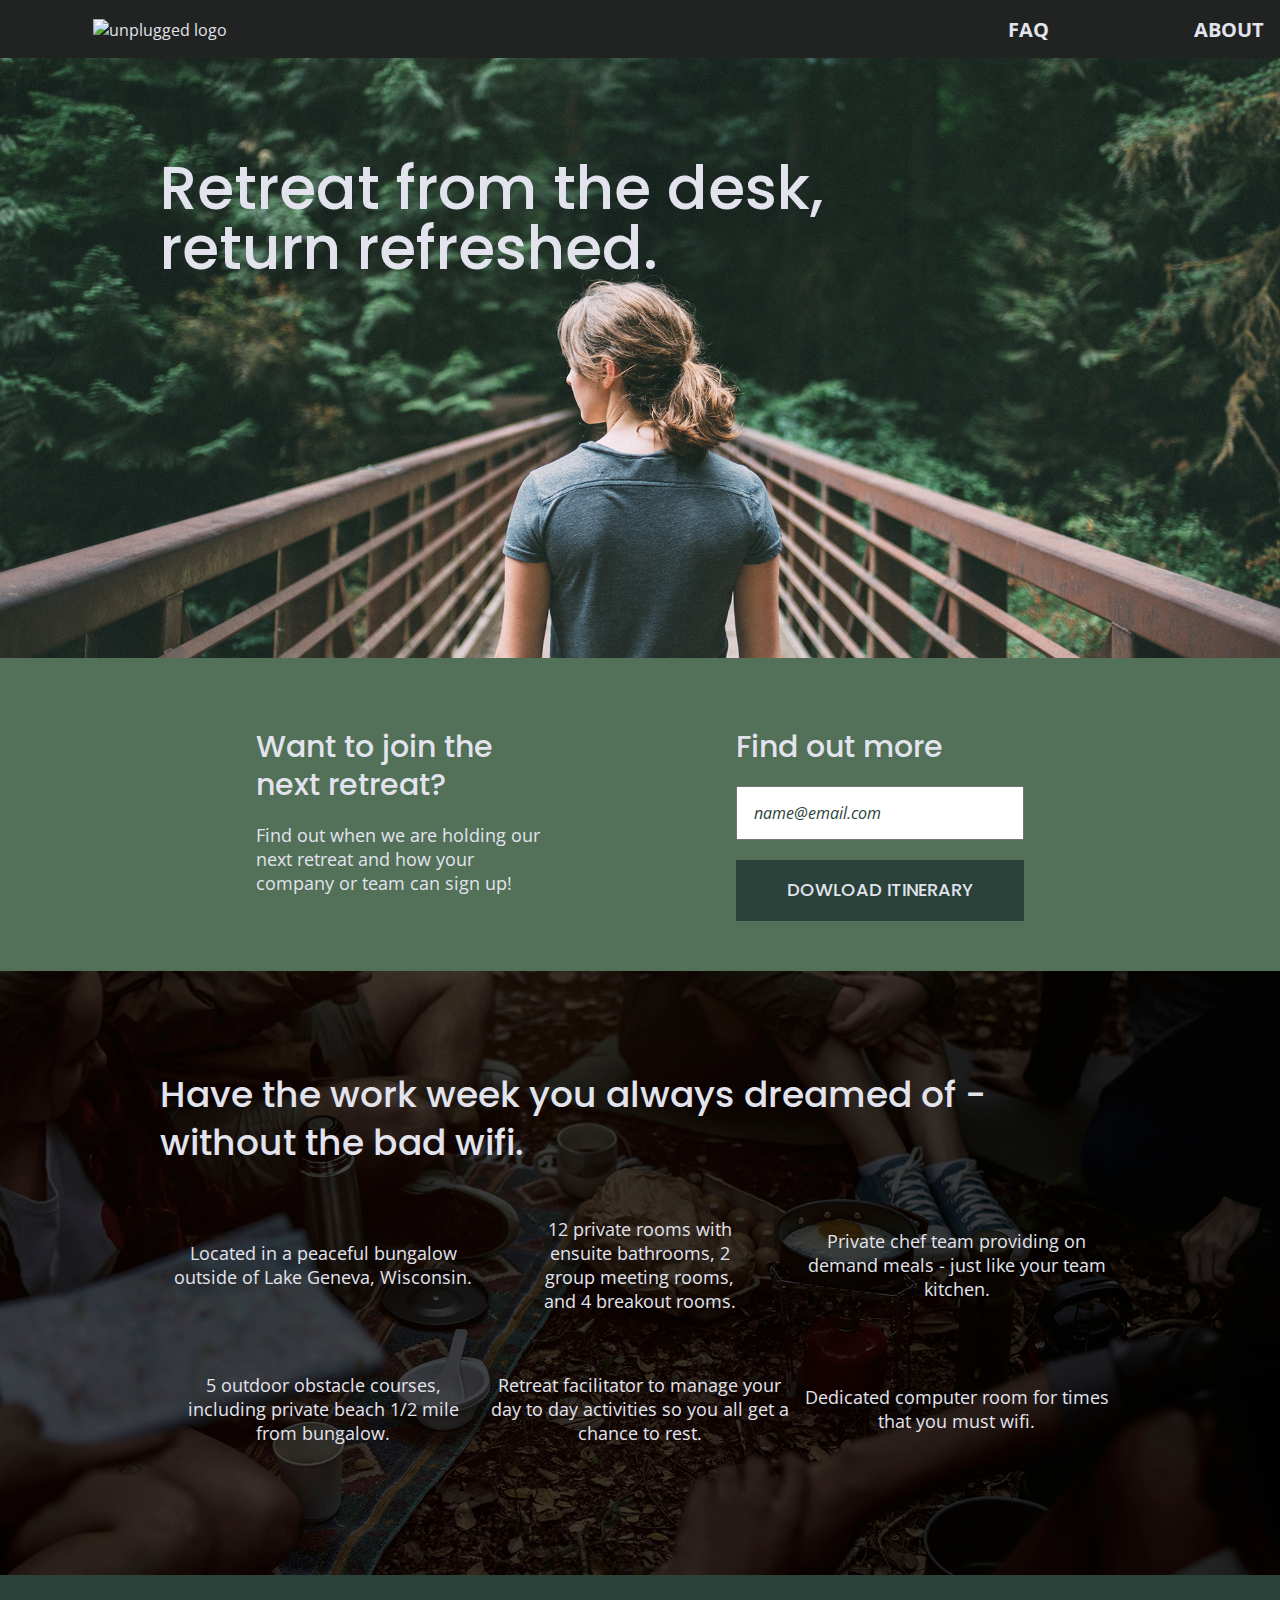
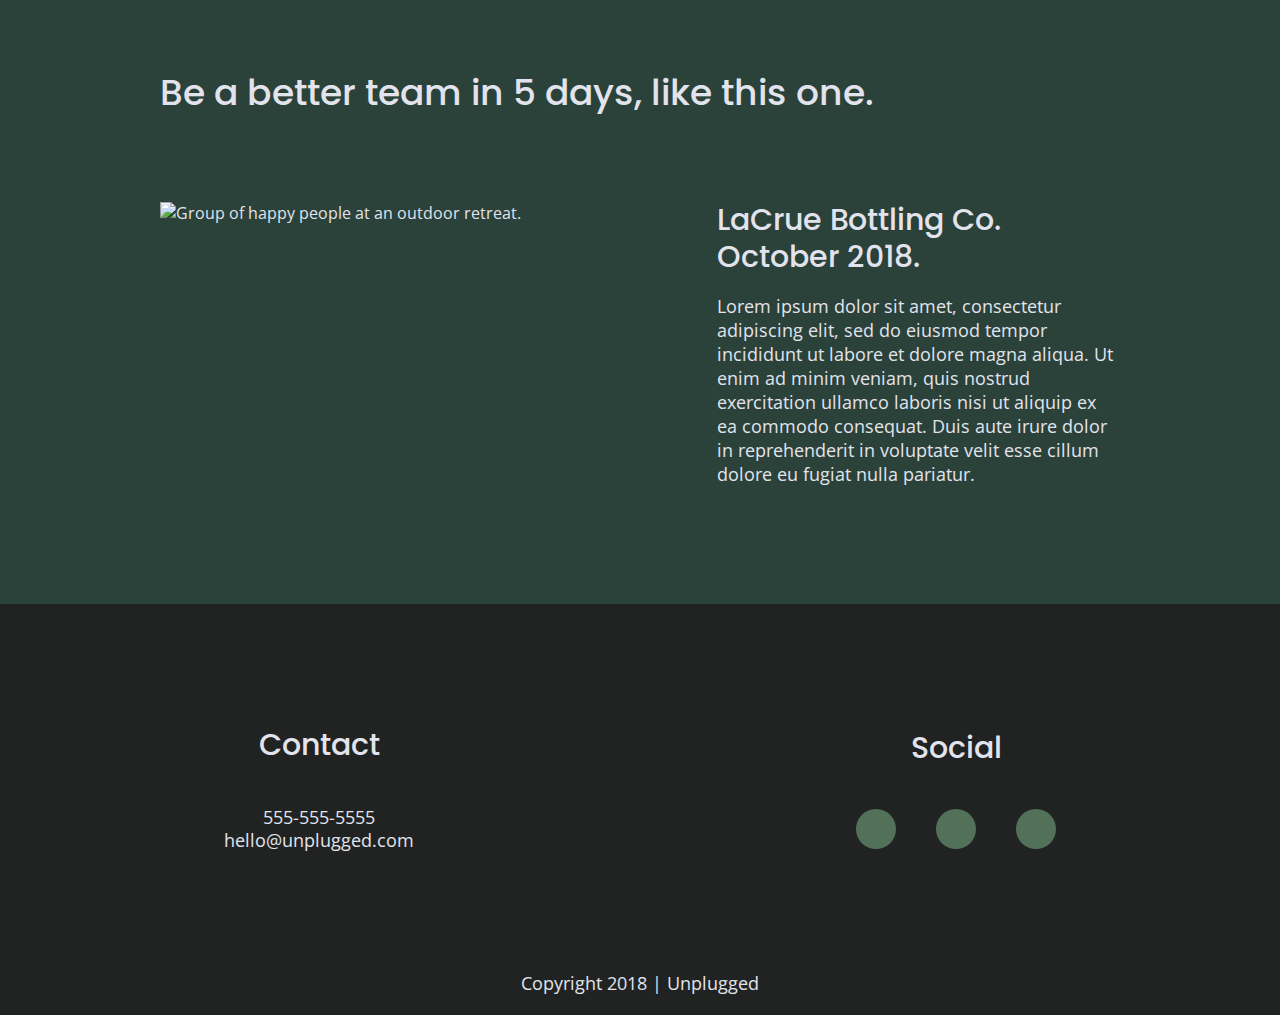
==== commit f44d2b61: "Fixed about and faq page" ====
--- a/index.html
+++ b/index.html
@@ -3,14 +3,10 @@
 
 <head>
   <meta charset="utf-8">
-  <title>"unplugged project</title>
+  <meta http-equiv="x-ua-compatible" content="ie=edge">
+  <title>Unplugged Project</title>
   <meta name="description" content="">
   <meta name="viewport" content="width=device-width, initial-scale=1">
-
-  <meta property="og:title" content="">
-  <meta property="og:type" content="">
-  <meta property="og:url" content="">
-  <meta property="og:image" content="">
 
   <link rel="manifest" href="site.webmanifest">
   <link rel="apple-touch-icon" href="icon.png">
@@ -25,9 +21,11 @@
 </head>
 
 <body>
+  <!--[if lte IE 9]>
+    <p class="browserupgrade">You are using an <strong>outdated</strong> browser. Please <a href="https://browsehappy.com/">upgrade your browser</a> to improve your experience and security.</p>
+  <![endif]-->
 
   <!-- Add your site or application content here -->
-
   <header>
     <div class="content-wrapper">
       <figure>
@@ -38,18 +36,19 @@
     </div>
     <div class="header-divider"></div>
     <nav>
-      <ul>
-        <li> <a href="faq/index.html" target="_blank">FAQ</a></li>
-        <li> <a href="about/index.html" target="_blank">About</a></li>
-      </ul>
-    </nav>
+        <ul>
+          <li><a href="faq/index.html">FAQ</a></li>
+          <li><a href="about/index.html">About</a></li>
+        </ul>
+      </nav>
     </div>
   </header>
 
   <main>
+
     <section class="hero-area">
       <div class="content-wrapper">
-        <h1>Retreat from the desk, return refreshed</h1>
+        <h1>Retreat from the desk, return refreshed.</h1>
       </div>
     </section>
 
@@ -63,7 +62,7 @@
         </div>
         <div class="form">
           <h3>Find out more</h3>
-          <input type="text" name="name" value="name@gmail.com">
+          <input type="text" name="name" value="name@email.com">
           <input type="button" value="Dowload Itinerary">
         </div>
       </div>
@@ -125,13 +124,13 @@
         </div>
       </div>
     </section>
+
     <section class="reviews">
       <div class="content-wrapper">
         <h2>Be a better team in 5 days, like this one.</h2>
         <article>
           <figure>
-            <img src="/Users/macbook/Desktop/Skillcrush/unplugged-project/img/unplugged-retreat-lacrue.jpg"
-              alt="Group of happy people at an outdoor retreat.">
+            <img src="/Users/macbook/Desktop/Skillcrush/unplugged-project/img/unplugged-retreat-lacrue.jpg" alt="Group of happy people at an outdoor retreat.">
           </figure>
           <div>
             <h3>LaCrue Bottling Co. October 2018.</h3>
@@ -163,15 +162,15 @@
         </div>
         <div class="social">
           <h4>Social</h4>
-          <div class="social-icons"></div>
+          <div class="social-icons">
+            <p>
+              <a href="https://www.facebook.com/Skillcrush" target="_blank"><i class="fab fa-facebook-f"></i></a>
+          </p>
           <p>
-            <a href="https://www.facebook.com/Skillcrush" target="_blank" rel="noopener"></a>
+            <a href="https://www.twitter.com/Skillcrush" target="_blank"><i class="fab fa-twitter"></i></a>
           </p>
           <p>
-            <a href="https://www.twitter.com/Skillcrush" target="_blank" rel="noopener"></a>
-          </p>
-          <p>
-            <a href="https://www.instagram.com/Skillcrush" target="_blank" rel="noopener"></a>
+            <a href="https://www.instagram.com/Skillcrush" target="_blank"><i class="fab fa-instagram"></i></a>
           </p>
         </div>
       </div>
@@ -185,16 +184,25 @@
     </div>
   </footer>
 
-  <script src="js/vendor/modernizr-3.11.2.min.js"></script>
+  <script src="js/vendor/modernizr-3.6.0.min.js"></script>
+  <script src="https://code.jquery.com/jquery-3.3.1.min.js" integrity="sha256-FgpCb/KJQlLNfOu91ta32o/NMZxltwRo8QtmkMRdAu8=" crossorigin="anonymous"></script>
+  <script>
+    window.jQuery || document.write('<script src="js/vendor/jquery-3.3.1.min.js"><\/script>')
+  </script>
   <script src="js/plugins.js"></script>
   <script src="js/main.js"></script>
 
   <!-- Google Analytics: change UA-XXXXX-Y to be your site's ID. -->
   <script>
-    window.ga = function () { ga.q.push(arguments) }; ga.q = []; ga.l = +new Date;
-    ga('create', 'UA-XXXXX-Y', 'auto'); ga('set', 'anonymizeIp', true); ga('set', 'transport', 'beacon'); ga('send', 'pageview')
+    window.ga = function() {
+      ga.q.push(arguments)
+    };
+    ga.q = [];
+    ga.l = +new Date;
+    ga('create', 'UA-XXXXX-Y', 'auto');
+    ga('send', 'pageview')
   </script>
-  <script src="https://www.google-analytics.com/analytics.js" async></script>
+  <script src="https://www.google-analytics.com/analytics.js" async defer></script>
 </body>
 
 </html>--- a/css/main.css
+++ b/css/main.css
@@ -1,6 +1,5 @@
-/*! HTML5 Boilerplate v8.0.0 | MIT License | https://html5boilerplate.com/ */
+/*! HTML5 Boilerplate v6.1.0 | MIT License | https://html5boilerplate.com/ */
 
-/* main.css 2.1.0 | MIT License | https://github.com/h5bp/main.css#readme */
 /*
  * What follows is the result of much research on cross-browser styling.
  * Credit left inline and big thanks to Nicolas Gallagher, Jonathan Neal,
@@ -11,887 +10,897 @@
    Base styles: opinionated defaults
    ========================================================================== */
 
-html {
-  color: #222;
-  font-size: 1em;
-  line-height: 1.4;
-}
-
-/*
- * Remove text-shadow in selection highlight:
- * https://twitter.com/miketaylr/status/12228805301
- *
- * Vendor-prefixed and regular ::selection selectors cannot be combined:
- * https://stackoverflow.com/a/16982510/7133471
- *
- * Customize the background color to match your design.
- */
-
-::-moz-selection {
-  background: #b3d4fc;
-  text-shadow: none;
-}
-
-::selection {
-  background: #b3d4fc;
-  text-shadow: none;
-}
-
-/*
- * A better looking default horizontal rule
- */
-
-hr {
-  display: block;
-  height: 1px;
-  border: 0;
-  border-top: 1px solid #ccc;
-  margin: 1em 0;
-  padding: 0;
-}
-
-/*
- * Remove the gap between audio, canvas, iframes,
- * images, videos and the bottom of their containers:
- * https://github.com/h5bp/html5-boilerplate/issues/440
- */
-
-audio,
-canvas,
-iframe,
-img,
-svg,
-video {
-  vertical-align: middle;
-}
-
-/*
- * Remove default fieldset styles.
- */
-
-fieldset {
-  border: 0;
-  margin: 0;
-  padding: 0;
-}
-
-/*
- * Allow only vertical resizing of textareas.
- */
-
-textarea {
-  resize: vertical;
-}
-
-/* ==========================================================================
-   Author's custom styles
-   ========================================================================== */
-/* General Styles */
-
-html {
-  font-size: 16px;
-}
-
-body {
-  font-size: 1em;
-  font-family: 'Open Sans', sans-serif;
-  color: #e2e3ed;
-  text-align: left;
-}
-
-ul,
-ol {
-  list-style-type: none;
-  margin: 0;
-}
-
-a {
-  color: #e2e3ed;
-  text-decoration: none;
-}
-
-h2 {
-  font-family: 'Poppins', sans-serif;
-  font-weight: 500;
-  font-size: 1.875em;
-  margin: 0;
-}
-
-h3,
-h4 {
-  font-family: 'Poppins', sans-serif;
-  font-weight: 500;
-  margin: 20px 0;
-  font-size: 1.125em;
-}
-
-p {
-  font-size: .875em;
-  line-height: 1.285;
-}
-
-img {
-  width: 100%;
-}
-
-figure {
-  margin: 0;
-}
-
-address {
-  font-style: normal;
-}
-
-.content-wrapper {
-  width: 90%;
-  margin: 50px 0;
-}
-
-/* Base Header - Footer Styles */
-
-header,
-footer {
-  background-color: #202322;
-  display: flex;
-  justify-content: center;
-  align-items: center;
-  flex-flow: row wrap;
-}
-
-header {
-  padding: 15px 0;
-}
-
-header .content-wrapper {
-  margin: 0;
-  display: flex;
-  justify-content: center;
-  align-items: center;
-  flex-flow: row wrap;
-}
-
-header figure {
-  width: 60%;
-  display: flex;
-  justify-content: center;
-  align-items: center;
-  flex-flow: row wrap;
-}
-
-.header-divider {
-  color: #3a3a3a;
-  width: 100%;
-  height: 1px;
-  margin: 10px 0 20px 0;
-}
-
-header nav {
-  font-size: 1.125em;
-  font-weight: 700;
-  text-transform: uppercase;
-  display: flex;
-  justify-content: space-around;
-  align-items: center;
-  flex-flow: row wrap;
-  width: 60%;
-}
-
-header nav ul {
-  display: flex;
-  justify-content: space-around;
-  width: 100%;
-}
-
-header nav ul li {
-  font-size: 1.125em;
-  ;
-
-}
-
-footer {
-  text-align: center;
-  flex-direction: column;
-}
-
-footer p {
-  margin: 0;
-}
-
-footer .content-wrapper {
-  width: 55%;
-  margin: 50px 0;
-}
-
-footer .contact {
-  margin-bottom: 50px;
-}
-
-footer .social-icons {
-  display: flex;
-  justify-content: space-around;
-  align-items: center;
-}
-
-footer .social-icons p {
-  background-color: #527158;
-  border-radius: 50%;
-  width: 40px;
-  height: 40px;
-  display: flex;
-  justify-content: center;
-  align-items: center;
-}
-
-footer .social-icons p i {
-  font-size: 1.3125em;
-}
-
-footer .copyright {
-  margin: 20px 0;
-}
-
-/* Mobile Styles - Homepage */
-/* Hero Area */
-
-.hero-area {
-  background: url('/Users/macbook/Desktop/Skillcrush/unplugged-project/img/unplugged-retreat.jpg');
-  background-size: cover;
-  background-position: center;
-  min-height: 500px;
-  display: flex;
-  justify-content: center;
-  flex-flow: row wrap;
-}
-
-.hero-area h1 {
-  font-size: 2.25em;
-  font-family: 'Poppins', Helvetica, Arial, sans-serif;
-  font-weight: 500;
-  line-height: 1.2;
-}
-
-/* Aside */
-
-aside {
-  background-color: #527158;
-  display: flex;
-  justify-content: center;
-  align-items: center;
-  flex-flow: row wrap;
-}
-
-aside .form {
-  margin-top: 30px;
-}
-
-input[type=text] {
-  box-sizing: border-box;
-  width: 100%;
-  color: #2a423a;
-  font-style: italic;
-  padding: 1em;
-}
-
-input [type=button] {
-  width: 100%;
-  padding: 20px 0;
-  margin-top: 20px;
-  background-color: #2a423a;
-  font-family: 'Poppins', Helvetica, Arial, sans-serif;
-  font-weight: 500;
-  font-size: 1.125em;
-  color: #e2e3ed;
-  border: none;
-  text-align: center;
-  text-transform: uppercase;
-}
-
-/* Features */
-
-.features {
-  background: url('/Users/macbook/Desktop/Skillcrush/unplugged-project/img/unplugged-retreat-features.jpg');
-  background-size: cover;
-  background-position: center;
-  display: flex;
-  justify-content: center;
-  flex-flow: row wrap;
-}
-
-.features h2 {
-  margin-bottom: 60px;
-}
-
-.features article {
-  width: 63%;
-  margin: 30px 0;
-}
-
-.features .features-items {
-  display: flex;
-  justify-content: center;
-  align-items: center;
-  flex-flow: row wrap;
-}
-
-.features p {
-  text-align: center;
-  margin: 0;
-}
-
-/* Reviewa */
-
-.reviews {
-  background-color: #2a423a;
-  display: flex;
-  justify-content: center;
-  flex-flow: row wrap;
-}
-
-.reviews h2 {
-  margin-bottom: 40px;
-  line-height: 1;
-}
-
-.reviews h3 {
-  width: 55%;
-  margin: 20px 0;
-}
-
-/* ==========================================================================
-   About Page
-   ========================================================================== */
-.mission {
-  display: flex;
-  background-color: #527158;
-  justify-content: center;
-  align-items: center;
-  flex-flow: row wrap;
-}
-
-.map figure {
-  width: 100%;
-  height: 0;
-  padding-bottom: 125%;
-  overflow: hidden;
-  position: relative;
-}
-
-.map iframe {
-  width: 100%;
-  height: 100%;
-  position: absolute;
-  top: 0;
-  left: 0;
-}
-
-.contact-section {
-  background-color: #2a423a;
-  display: flex;
-  justify-content: center;
-  align-items: center;
-  flex-flow: row wrap;
-}
-
-.contact-content p {
-  margin: 0;
-}
-
-/* ==========================================================================
-   FAQ Page
-   ========================================================================== */
-
-.faq {
-  background-color: #527158;
-  display: flex;
-  justify-content: center;
-  align-items: center;
-  flex-flow: row wrap;
-}
-
-.faq .content-wrapper {
-  margin: 50px 0 0 0;
-  display: flex;
-  justify-content: center;
-  align-items: center;
-  flex-flow: row wrap;
-}
-
-.faq h2 {
-  margin-bottom: 40px;
-  line-height: 1;
-}
-
-.faq-content {
-  margin-bottom: 50px;
-}
-
-.faq-content h4 {
-  line-height: 1.333;
-}
-
-/* ==========================================================================
-   Helper classes
-   ========================================================================== */
-
-/*
- * Hide visually and from screen readers
- */
-
-.hidden,
-[hidden] {
-  display: none !important;
-}
-
-/*
- * Hide only visually, but have it available for screen readers:
- * https://snook.ca/archives/html_and_css/hiding-content-for-accessibility
- *
- * 1. For long content, line feeds are not interpreted as spaces and small width
- *    causes content to wrap 1 word per line:
- *    https://medium.com/@jessebeach/beware-smushed-off-screen-accessible-text-5952a4c2cbfe
- */
-
-.sr-only {
-  border: 0;
-  clip: rect(0, 0, 0, 0);
-  height: 1px;
-  margin: -1px;
-  overflow: hidden;
-  padding: 0;
-  position: absolute;
-  white-space: nowrap;
-  width: 1px;
-  /* 1 */
-}
-
-/*
- * Extends the .sr-only class to allow the element
- * to be focusable when navigated to via the keyboard:
- * https://www.drupal.org/node/897638
- */
-
-.sr-only.focusable:active,
-.sr-only.focusable:focus {
-  clip: auto;
-  height: auto;
-  margin: 0;
-  overflow: visible;
-  position: static;
-  white-space: inherit;
-  width: auto;
-}
-
-/*
- * Hide visually and from screen readers, but maintain layout
- */
-
-.invisible {
-  visibility: hidden;
-}
-
-/*
- * Clearfix: contain floats
- *
- * For modern browsers
- * 1. The space content is one way to avoid an Opera bug when the
- *    `contenteditable` attribute is included anywhere else in the document.
- *    Otherwise it causes space to appear at the top and bottom of elements
- *    that receive the `clearfix` class.
- * 2. The use of `table` rather than `block` is only necessary if using
- *    `:before` to contain the top-margins of child elements.
- */
-
-.clearfix::before,
-.clearfix::after {
-  content: " ";
-  display: table;
-}
-
-.clearfix::after {
-  clear: both;
-}
-
-/* ==========================================================================
-   EXAMPLE Media Queries for Responsive Design.
-   These examples override the primary ('mobile first') styles.
-   Modify as content requires.
-   ========================================================================== */
-
-@media only screen and (min-width: 768px) {
-  /* Tablet styles here */
-
-  /* General styles */
+   html {
+    color: #222;
+    font-size: 1em;
+    line-height: 1.4;
+  }
+  
+  /*
+   * Remove text-shadow in selection highlight:
+   * https://twitter.com/miketaylr/status/12228805301
+   *
+   * Vendor-prefixed and regular ::selection selectors cannot be combined:
+   * https://stackoverflow.com/a/16982510/7133471
+   *
+   * Customize the background color to match your design.
+   */
+  
+  ::-moz-selection {
+    background: #b3d4fc;
+    text-shadow: none;
+  }
+  
+  ::selection {
+    background: #b3d4fc;
+    text-shadow: none;
+  }
+  
+  /*
+   * A better looking default horizontal rule
+   */
+  
+  hr {
+    display: block;
+    height: 1px;
+    border: 0;
+    border-top: 1px solid #ccc;
+    margin: 1em 0;
+    padding: 0;
+  }
+  
+  /*
+   * Remove the gap between audio, canvas, iframes,
+   * images, videos and the bottom of their containers:
+   * https://github.com/h5bp/html5-boilerplate/issues/440
+   */
+  
+  audio,
+  canvas,
+  iframe,
+  img,
+  svg,
+  video {
+    vertical-align: middle;
+  }
+  
+  /*
+   * Remove default fieldset styles.
+   */
+  
+  fieldset {
+    border: 0;
+    margin: 0;
+    padding: 0;
+  }
+  
+  /*
+   * Allow only vertical resizing of textareas.
+   */
+  
+  textarea {
+    resize: vertical;
+  }
+  
+  /* ==========================================================================
+     Browser Upgrade Prompt
+     ========================================================================== */
+  
+  .browserupgrade {
+    margin: 0.2em 0;
+    background: #ccc;
+    color: #000;
+    padding: 0.2em 0;
+  }
+  
+  /* ==========================================================================
+     Author's custom styles
+     ========================================================================== */
+  
+  /* General Styles */
+   
+  html {
+    font-size: 16px;
+  }
+   
+  body {
+    font-size: 1em;
+    font-family: 'Open Sans', sans-serif;
+    color: #e2e3ed;
+    text-align: left;
+  }
+   
+  ul, 
+  ol {
+    list-style-type: none;
+    margin: 0;
+    padding: 0;
+  }
+   
+  a {
+    color: #e2e3ed;
+    text-decoration: none;
+  }
+   
+  h2 {
+    font-family: 'Poppins', sans-serif;
+    font-weight: 500;
+    font-size: 1.875em;
+    margin: 0;
+  }
+   
+  h3, 
+  h4 {
+    font-family: 'Poppins', sans-serif;
+    font-weight: 500;
+    font-size: 1.125em;
+    margin: 20px 0;
+  }
+   
+  p {
+    font-size: .875em;
+    line-height: 1.285;
+  }
+   
+  img {
+   width: 100%;
+  }
+   
+  figure {
+   margin: 0;
+  }
+   
+  address {
+   font-style: normal;
+  }
+   
   .content-wrapper {
-    max-width: 640px;
-    margin: 100px 0;
-  }
-
-  h2 {
-    font-size: 2.25em;
-    line-height: 1.333;
-  }
-
-  h3 {
-    font-size: 1.5em;
-    line-height: 1.25;
-  }
-
-  /* Header */
-  header {
-    justify-content: space-around;
-    padding: 33px 0;
-  }
-
-  header .content-wrapper {
-    width: 100%;
-    justify-content: space-between;
-  }
-
-  header figure {
-    width: 30%;
-  }
-
-  header nav {
-    width: 20%;
-  }
-
-  header nav ul {
-    justify-content: space-between;
-  }
-
-  .header-divider {
-    display: none;
-  }
-
-  /* Hero Area */
-
-  .hero-area {
-    min-height: 600px;
-  }
-
-  .hero-area h1 {
-    font-size: 3em;
-    line-height: 1;
-    margin: 0;
-  }
-
-  /* Asider */
-  aside .content-wrapper {
+    width: 90%;
     margin: 50px 0;
-    display: flex;
-    justify-content: space-between;
-    flex-flow: row wrap;
-  }
-
-  aside .content-wrapper .form-description,
-  aside .content-wrapper .form {
-    width: 40%;
-    margin: 0;
-  }
-
-  /* Features */
-
-  .features h2 {
-    margin-bottom: 20px;
-  }
-
-  .feature article {
-    display: flex;
-    justify-content: center;
-    align-items: center;
-    flex-flow: column wrap;
-    flex-basis: 50%;
-  }
-
-  .features .features-item-description {
-    width: 62%;
-  }
-
-  .features i {
-    margin-bottom: 30px;
-  }
-
-  /* Reviews */
-  .review article {
-    display: flex;
-    justify-content: space-between;
-  }
-
-  .reviews h2 {
-    width: 85%;
-  }
-
-  .reviews article figure,
-  .reviews article div {
-    width: 49%;
-  }
-
-  .review h3 {
-    width: 75%;
-    margin: 0;
-  }
-
-  /* Footer */
-  footer .content-wrapper {
-    width: 65%;
-    margin: 100px 0;
-  }
-
-  .footer-content {
-    display: flex;
-    justify-content: space-between;
-    align-items: center;
-    flex-direction: row;
-  }
-
-  footer .contact {
-    margin-bottom: 0;
-  }
-
-  footer h4 {
-    font-size: 1.5em;
-    margin-bottom: 40px;
-  }
-
-  footer p {
-    line-height: 1.285;
-  }
-
-  footer .social-icons {
-    width: 12.5em;
-    justify-content: space-between;
-  }
-
-  footer .copyright {
-    width: 100%;
-  }
-
-  /* ==========================================================================
-   About Page
-   ========================================================================== */
-  .mission-content {
-    display: flex;
-    justify-content: space-between;
-    align-items: center;
-    padding-top: 20px;
-  }
-
-  .mission-content p {
-    width: 45%;
-  }
-
-  .map figure {
-    padding-bottom: 45.5%;
-  }
-
-  .contact-section .content-wrapper h2 {
-    width: 80%;
-  }
-
-  .contact-content {
-    display: flex;
-    justify-content: space-between;
-    align-items: flex-start;
-  }
-
-  .contact-content h4 {
-    font-size: 1.5em;
-  }
-
-  /* ==========================================================================
-   FAW Page
-   ========================================================================== */
-  .faq .content-wrapper {
-    justify-content: space-between;
-  }
-
-  .faq-content {
-    flex-basis: 45%;
-  }
-
-  .faq h2 {
-    width: 100%;
-  }
-
-  .faq h4,
-  .faq p {
-    font-size: .875em;
-    line-height: 1.125;
-  }
-}
-
-@media only screen and (min-width: 1200px) {
-  /*Desktop styles here */
+  }
+  
+  /* -------------------- Base Header - Footer Styles -------------------- */
+  
+  header,
+  footer {
+    background-color: #202322;
+    display: flex;
+    justify-content: center;
+    align-items: center;
+    flex-flow: row wrap;
+  }
   
   header {
     padding: 15px 0;
   }
-
-  .content-wrapper {
-    max-width: 960px;
-  }
-
-  h2 {
+  
+  header .content-wrapper {
+    margin: 0;
+    display: flex;
+    justify-content: center;
+    align-items: center;
+    flex-flow: row wrap;
+  }
+  
+  header figure {
+    width: 60%;
+    display: flex;
+    justify-content: center;
+    align-items: center;
+    flex-flow: row wrap;
+  }
+  
+  .header-divider {
+    background: #3a3a3a; 
+    height: 1px;
+    width: 100%;
+    margin: 10px 0 20px 0;
+  }
+  
+  header nav {
+    width: 60%;
+    font-size: 1.125em;
+    font-weight: 700;
+    text-transform: uppercase;
+    display: flex;
+    justify-content: space-around;
+    align-items: center;
+    flex-flow: row wrap;
+  }
+  
+  header nav ul {
+    width: 100%;
+    display: flex;
+    justify-content: space-around;
+  }
+  
+  header nav ul li {
+    font-size: 1.125em;
+  }
+  
+  footer {
+    text-align: center;
+    flex-direction: column;
+  }
+  
+  footer p {
+    margin: 0;
+  }
+  
+  footer .content-wrapper {
+    width: 55%;
+    margin: 50px 0;
+  }
+  
+  footer .contact {
+    margin-bottom: 50px;
+  }
+  
+  footer .social-icons {
+    display: flex;
+    justify-content: space-around;
+    align-items: center;
+  }
+  
+  footer .social-icons p {
+    background-color: #527158;
+    border-radius: 50%;
+    width: 40px;
+    height: 40px;
+    display: flex;
+    justify-content: center;
+    align-items: center;
+  }
+  
+  footer .social-icons p i {
+    font-size: 1.3125em;
+  }
+  
+  footer .copyright {
+    margin: 20px 0;
+  }
+  
+  /* -------------------- Mobile Styles - Homepage -------------------- */
+  
+  /* Hero Area */
+  
+  .hero-area {
+    background: url(../img/unplugged-retreat.jpg);
+    background-size: cover;
+    background-position: center;
+    min-height: 500px;
+    display: flex;
+    justify-content: center;
+    flex-flow: row wrap;
+  }
+  
+  .hero-area h1 {
     font-size: 2.25em;
-  }
-
-  h3,
-  h4 {
-    font-size: 1.875em;
-  }
-
-  p {
+    font-family: 'Poppins', Helvetica, Arial, sans-serif; 
+    font-weight: 500; 
+    line-height: 1.2; 
+  }
+  
+  /* Aside */
+  
+  aside {
+    background-color: #527158;
+    display: flex;
+    justify-content: center;
+    align-items: center;
+    flex-flow: row wrap;
+  }
+  
+  aside .form {
+    margin-top: 30px;
+  }
+  
+  input[type=text] {
+    box-sizing: border-box;
+    width: 100%;
+    color: #2a423a;
+    font-style: italic;
+    padding: 1em;
+  }
+  
+  input[type=button] {
+    width: 100%;
+    padding: 20px 0;
+    margin-top: 20px;
+    background-color: #2a423a;
+    font-family: 'Poppins', Helvetica, Arial, sans-serif;
+    font-weight: 500;
     font-size: 1.125em;
+    color: #e2e3ed;
+    border: none;
+    text-align: center;
+    text-transform: uppercase;
+  }
+  
+  /* Features */
+  
+  .features {
+    background: url('../img/unplugged-retreat-features.jpg');
+    background-size: cover;
+    background-position: center;
+    display: flex;
+    justify-content: center;
+    flex-flow: row wrap;
+  }
+  
+  .features h2 {
+    margin-bottom: 60px;
+  }
+  
+  .features article {
+    width: 63%;
+    margin: 30px 0;
+  }
+  
+  .features .features-items {
+    display: flex;
+    justify-content: center;
+    align-items: center;
+    flex-flow: row wrap;
+  }
+  
+  .features i {
+    font-size: 3.75em;
+    margin-bottom: 40px;
+  }
+  
+  .features p {
+    text-align: center;
+    margin: 0;
+  }
+  
+  /* Reviews */
+  
+  .reviews {
+    background-color: #2a423a;
+    display: flex;
+    justify-content: center;
+    flex-flow: row wrap;
+  }
+  
+  .reviews h2 {
+    margin-bottom: 40px;
+    line-height: 1;
+  }
+  
+  .reviews h3 {
+    width: 55%;
+    margin: 20px 0;
+  }
+  
+  /* ==========================================================================
+     About Page
+     ========================================================================== */
+  
+  .mission {
+    background-color: #527158;
+    display: flex;
+    justify-content: center;
+    align-items: center;
+    flex-flow: row wrap;
+  }
+  
+  .map figure {
+    width: 100%;
+    height: 0; 
+    padding-bottom: 125%; 
+    overflow: hidden;
+    position: relative;
+  }
+  
+  .map iframe {
+    width: 100%;
+    height: 100%;
+    position: absolute; 
+    top: 0; 
+    left: 0; 
+  }
+  
+  .contact-section {
+    background-color: #2a423a;
+    display: flex;
+    justify-content: center;
+    align-items: center;
+    flex-flow: row wrap;
+  }
+  
+  .contact-content p {
+    margin: 0;
+  }
+  
+  /* ==========================================================================
+     FAQ Page
+     ========================================================================== */
+  
+  .faq {
+    background-color: #527158;
+    display: flex;
+    justify-content: center;
+    align-items: center;
+    flex-flow: row wrap;
+  }
+  
+  .faq .content-wrapper {
+    margin: 50px 0 0 0;
+    display: flex;
+    justify-content: center;
+    align-items: center;
+    flex-flow: row wrap;
+  }
+  
+  .faq h2 {
+    margin-bottom: 40px;
+    line-height: 1;
+  }
+  
+  .faq-content {
+    margin-bottom: 50px;
+  }
+  
+  .faq-content h4 {
     line-height: 1.333;
   }
-
-  /* Hero */
-  .hero-area h1 {
-    font-size: 3.75em;
-    width: 80%;
-  }
-
-  /* Aside */
-  aside .content-wrapper {
-    justify-content: space-around;
-  }
-
-  aside .content-wrapper .form-description,
-  aside .content-wrapper .form {
-    width: 30%;
-  }
-
-  .form-description p {
-    font-size: 1.125em;
-  }
-
-  /* Features */
-
-  .features h2 {
-    width: 90%;
-  }
-
-  .features article {
-    flex-basis: 33%;
-  }
-
-  /* Reviews */
-
-  .reviews h2 {
-    padding-bottom: 50px;
-  }
-
-  .reviews article div {
-    width: 42%;
-  }
-
-  footer h4 {
-    font-size: 1.875em;
-  }
-
+  
   /* ==========================================================================
-   About Page
-   ========================================================================== */
-  .map figure {
-    padding-bottom: 37.5%;
-  }
-
-  .mission h2,
-  .contact-section .content-wrapper h2 {
-  width: 95%;
-  font-size: 3em;
-  }
-
-  .contact-content h4 {
-    font-size: 1.875em;
-  }
-
+     Helper classes
+     ========================================================================== */
+  
+  /*
+   * Hide visually and from screen readers
+   */
+  
+  .hidden {
+    display: none !important;
+  }
+  
+  /*
+   * Hide only visually, but have it available for screen readers:
+   * https://snook.ca/archives/html_and_css/hiding-content-for-accessibility
+   *
+   * 1. For long content, line feeds are not interpreted as spaces and small width
+   *    causes content to wrap 1 word per line:
+   *    https://medium.com/@jessebeach/beware-smushed-off-screen-accessible-text-5952a4c2cbfe
+   */
+  
+  .visuallyhidden {
+    border: 0;
+    clip: rect(0 0 0 0);
+    height: 1px;
+    margin: -1px;
+    overflow: hidden;
+    padding: 0;
+    position: absolute;
+    width: 1px;
+    white-space: nowrap;
+    /* 1 */
+  }
+  
+  /*
+   * Extends the .visuallyhidden class to allow the element
+   * to be focusable when navigated to via the keyboard:
+   * https://www.drupal.org/node/897638
+   */
+  
+  .visuallyhidden.focusable:active,
+  .visuallyhidden.focusable:focus {
+    clip: auto;
+    height: auto;
+    margin: 0;
+    overflow: visible;
+    position: static;
+    width: auto;
+    white-space: inherit;
+  }
+  
+  /*
+   * Hide visually and from screen readers, but maintain layout
+   */
+  
+  .invisible {
+    visibility: hidden;
+  }
+  
+  /*
+   * Clearfix: contain floats
+   *
+   * For modern browsers
+   * 1. The space content is one way to avoid an Opera bug when the
+   *    `contenteditable` attribute is included anywhere else in the document.
+   *    Otherwise it causes space to appear at the top and bottom of elements
+   *    that receive the `clearfix` class.
+   * 2. The use of `table` rather than `block` is only necessary if using
+   *    `:before` to contain the top-margins of child elements.
+   */
+  
+  .clearfix:before,
+  .clearfix:after {
+    content: " ";
+    /* 1 */
+    display: table;
+    /* 2 */
+  }
+  
+  .clearfix:after {
+    clear: both;
+  }
+  
   /* ==========================================================================
-   FAQ Page
-   ========================================================================== */
-  .faq h2 {
-    width: 100%;
-    font-size: 3em;
-  }
-
-  .faq h4,
-  .faq p {
-  font-size: 1.125em;
-  line-height: 1;
-  }
-}
-
+     EXAMPLE Media Queries for Responsive Design.
+     These examples override the primary ('mobile first') styles.
+     Modify as content requires.
+     ========================================================================== */
+  
+  @media only screen and (min-width:768px) {
+    /*Tablet styles here*/
+  
+    /* General styles */
+    .content-wrapper {
+      max-width: 640px;
+      margin: 100px 0;
+    }
+        
+    h2 {
+      font-size: 2.25em;
+      line-height: 1.333;
+    }
+  
+    h3 {
+        font-size: 1.5em;
+        line-height: 1.25;
+    }
+  
+    /* Header */
+    header {
+      justify-content: space-around;
+      padding: 33px 0;
+    }
+  
+    header .content-wrapper {
+      width: 100%;
+      justify-content: space-between;
+    }
+  
+    header figure {
+      width: 30%;
+    }
+  
+    header nav {
+      width: 20%;
+    }
+  
+    header nav ul {
+      justify-content: space-between;
+    }
+  
+    .header-divider {
+      display: none;
+    }
+    /* Hero Area */
+  
+    .hero-area {
+      min-height: 600px;
+    }
+    
+    .hero-area h1 {
+      font-size: 3em;
+      line-height: 1;
+      margin: 0;
+  }
+  
+    /* Aside */
+    aside .content-wrapper {
+      margin: 50px 0;
+      display: flex;
+      justify-content: space-between;
+      flex-flow: row wrap;
+    }
+  
+    aside .content-wrapper .form-description,
+    aside .content-wrapper .form {
+      width: 40%;
+      margin: 0;
+    }
+  
+    /* Features */
+  
+    .features h2 {
+      margin-bottom: 20px;
+    }
+  
+    .features article {
+      display: flex;
+      justify-content: center;
+      align-items: center;
+      flex-flow: column wrap;
+      flex-basis: 50%;
+    }
+    
+    .features .features-item-description {
+      width: 62%;
+    }
+  
+    .features i {
+      margin-bottom: 30px;
+    }
+  
+    /* Reviews */
+    .reviews article {
+      display: flex;
+      justify-content: space-between;
+    }
+  
+    .reviews h2 {
+      width: 85%;
+    }
+  
+    .reviews article figure,
+    .reviews article div {
+      width: 49%;
+    }
+  
+    .reviews h3 {
+      width: 75%;
+      margin: 0;
+    }
+    /* Footer */
+    footer .content-wrapper {
+      width: 65%;
+      margin: 100px 0;
+    }
+  
+    footer .footer-content {
+      display: flex;
+      justify-content: space-between;
+      align-items: center;
+      flex-direction: row;
+    }
+  
+    footer .contact {
+      margin-bottom: 0;
+    }
+  
+    footer h4 {
+      font-size: 1.5em;
+      margin-bottom: 40px;
+    }
+  
+    footer p {
+        line-height: 1.285;
+    }
+  
+    footer .social-icons {
+      width: 12.5em;
+      justify-content: space-between;
+    }
+    
+    footer .copyright {
+      width: 100%;
+    }
+  
+    /* ==========================================================================
+     About Page
+     ========================================================================== */
+  
+    .mission-content {
+      display: flex;
+      justify-content: space-between;
+      align-items: center;
+      padding-top: 20px;
+    }
+  
+    .mission-content p {
+      width: 45%;
+    }
+  
+    .map figure {
+      padding-bottom: 45.5%;
+    }
+  
+    .contact-section .content-wrapper h2 {
+      width: 80%;
+    }
+  
+    .contact-content {
+      display: flex;
+      justify-content: space-between;
+      align-items: flex-start;
+    }
+  
+    .contact-content h4 {
+      font-size: 1.5em;
+    }
+  
+    /* ==========================================================================
+     FAQ Page
+     ========================================================================== */
+  
+    .faq .content-wrapper {
+      justify-content: space-between;
+    }
+  
+    .faq-content {
+      flex-basis: 45%;
+    }
+  
+    .faq h2 {
+      width: 100%;
+    }
+  
+    .faq h4,
+    .faq p {
+        font-size: .875em;
+        line-height: 1.125;
+    }
+  }
+  
+  @media only screen and (min-width:1200px) {
+    /*Desktop styles here*/
+  
+    header {
+      padding: 15px 0;
+    }
+  
+    .content-wrapper {
+      max-width: 960px;
+    }
+  
+    h2 {
+      font-size: 2.25em;
+    }
+  
+    h3,
+    h4 {
+        font-size: 1.875em;
+    }
+  
+    p {
+        font-size: 1.125em;
+        line-height: 1.333;
+    }
+  
+    /* Hero */
+    .hero-area h1 {
+      font-size: 3.75em;
+      width: 80%;
+    }
+  
+    /* Aside */
+    aside .content-wrapper {
+      justify-content: space-around;
+    }
+  
+    aside .content-wrapper .form-description,
+    aside .content-wrapper .form {
+      width: 30%;
+    }
+  
+    .form-description p {
+      font-size: 1.125em;
+    }
+  
+    /* Features */
+  
+    .features h2 {
+      width: 90%;
+    }
+  
+    .features article {
+      flex-basis: 33%;
+    }
+    
+    /* Reviews */
+    
+    .reviews h2 {
+      padding-bottom: 50px; 
+    }
+    
+    .reviews article div {
+      width: 42%;
+    }
+  
+    footer h4 {
+      font-size: 1.875em;
+    }
+  
+    /* ==========================================================================
+    About Page
+    ========================================================================== */
+    .map figure {
+      padding-bottom: 37.5%;
+    }
+  
+    .mission h2,
+    .contact-section .content-wrapper h2 {
+        width: 95%;
+        font-size: 3em;
+    }
+  
+    .contact-content h4 {
+      font-size: 1.875em;
+    }
+  
+    /* ==========================================================================
+    FAQ Page
+    ========================================================================== */
+    .faq h2 {
+      width: 100%;
+      font-size: 3em;
+    }
+      
+    .faq h4,
+    .faq p {
+        font-size: 1.125em;
+        line-height: 1;
+    }
+  }
+  
   /* ==========================================================================
-   Print styles.
-   Inlined to avoid the additional HTTP request:
-   https://www.phpied.com/delay-loading-your-print-css/
-   ========================================================================== */
-
+     Print styles.
+     Inlined to avoid the additional HTTP request:
+     https://www.phpied.com/delay-loading-your-print-css/
+     ========================================================================== */
+  
   @media print {
-  *,
-  *::before,
-  *::after {
-    background: #fff !important;
-    color: #000 !important;
-    /* Black prints faster */
-    box-shadow: none !important;
-    text-shadow: none !important;
-  }
-
-  a,
-  a:visited {
-    text-decoration: underline;
-  }
-
-  a[href]::after {
-    content: " (" attr(href) ")";
-  }
-
-  abbr[title]::after {
-    content: " (" attr(title) ")";
-  }
-
-  /*
-   * Don't show links that are fragment identifiers,
-   * or use the `javascript:` pseudo protocol
-   */
-  a[href^="#"]::after,
-  a[href^="javascript:"]::after {
-    content: "";
-  }
-
-  pre {
-    white-space: pre-wrap !important;
-  }
-
-  pre,
-  blockquote {
-    border: 1px solid #999;
-    page-break-inside: avoid;
-  }
-
-  /*
-   * Printing Tables:
-   * https://web.archive.org/web/20180815150934/http://css-discuss.incutio.com/wiki/Printing_Tables
-   */
-  thead {
-    display: table-header-group;
-  }
-
-  tr,
-  img {
-    page-break-inside: avoid;
-  }
-
-  p,
-  h2,
-  h3 {
-    orphans: 3;
-    widows: 3;
-  }
-
-  h2,
-  h3 {
-    page-break-after: avoid;
-  }
-}+    *,
+    *:before,
+    *:after {
+      background: transparent !important;
+      color: #000 !important;
+      /* Black prints faster */
+      -webkit-box-shadow: none !important;
+      box-shadow: none !important;
+      text-shadow: none !important;
+    }
+    a,
+    a:visited {
+      text-decoration: underline;
+    }
+    a[href]:after {
+      content: " (" attr(href) ")";
+    }
+    abbr[title]:after {
+      content: " (" attr(title) ")";
+    }
+    /*
+       * Don't show links that are fragment identifiers,
+       * or use the `javascript:` pseudo protocol
+       */
+    a[href^="#"]:after,
+    a[href^="javascript:"]:after {
+      content: "";
+    }
+    pre {
+      white-space: pre-wrap !important;
+    }
+    pre,
+    blockquote {
+      border: 1px solid #999;
+      page-break-inside: avoid;
+    }
+    /*
+       * Printing Tables:
+       * http://css-discuss.incutio.com/wiki/Printing_Tables
+       */
+    thead {
+      display: table-header-group;
+    }
+    tr,
+    img {
+      page-break-inside: avoid;
+    }
+    p,
+    h2,
+    h3 {
+      orphans: 3;
+      widows: 3;
+    }
+    h2,
+    h3 {
+      page-break-after: avoid;
+    }
+  }